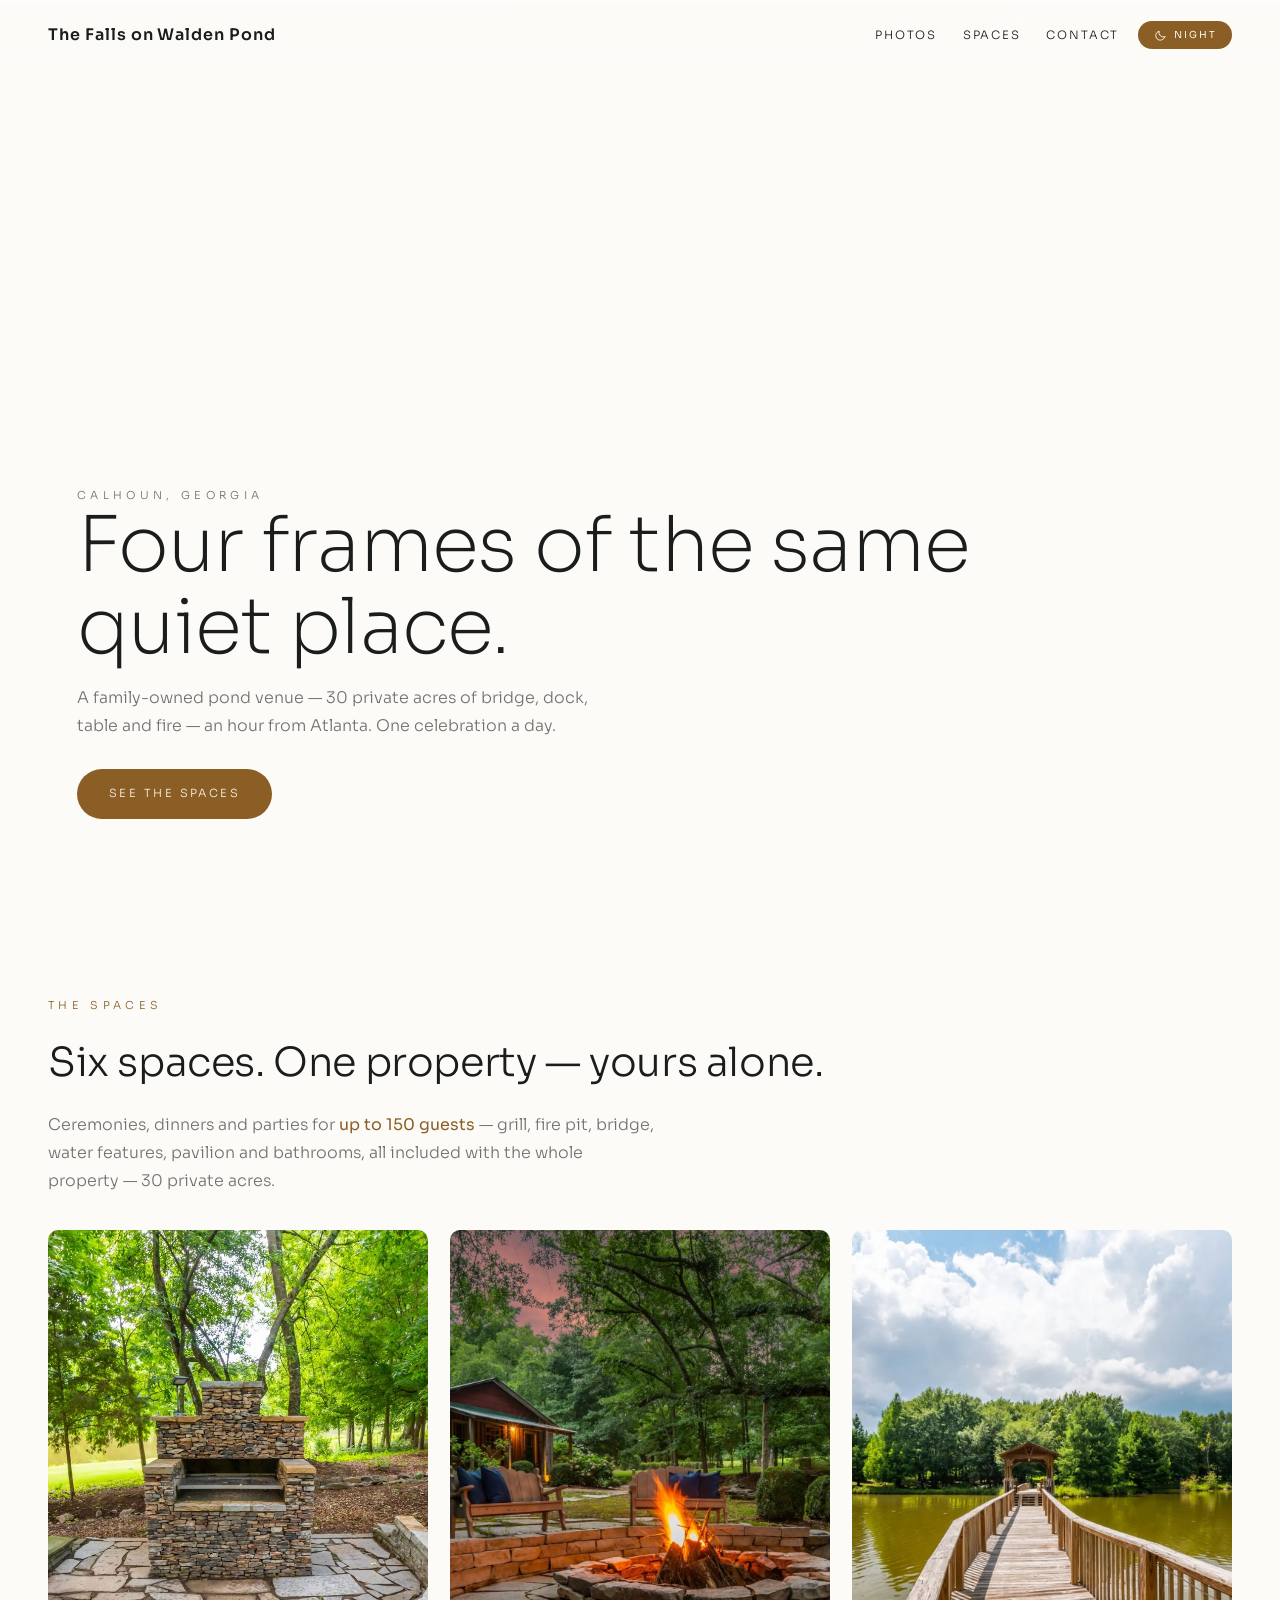
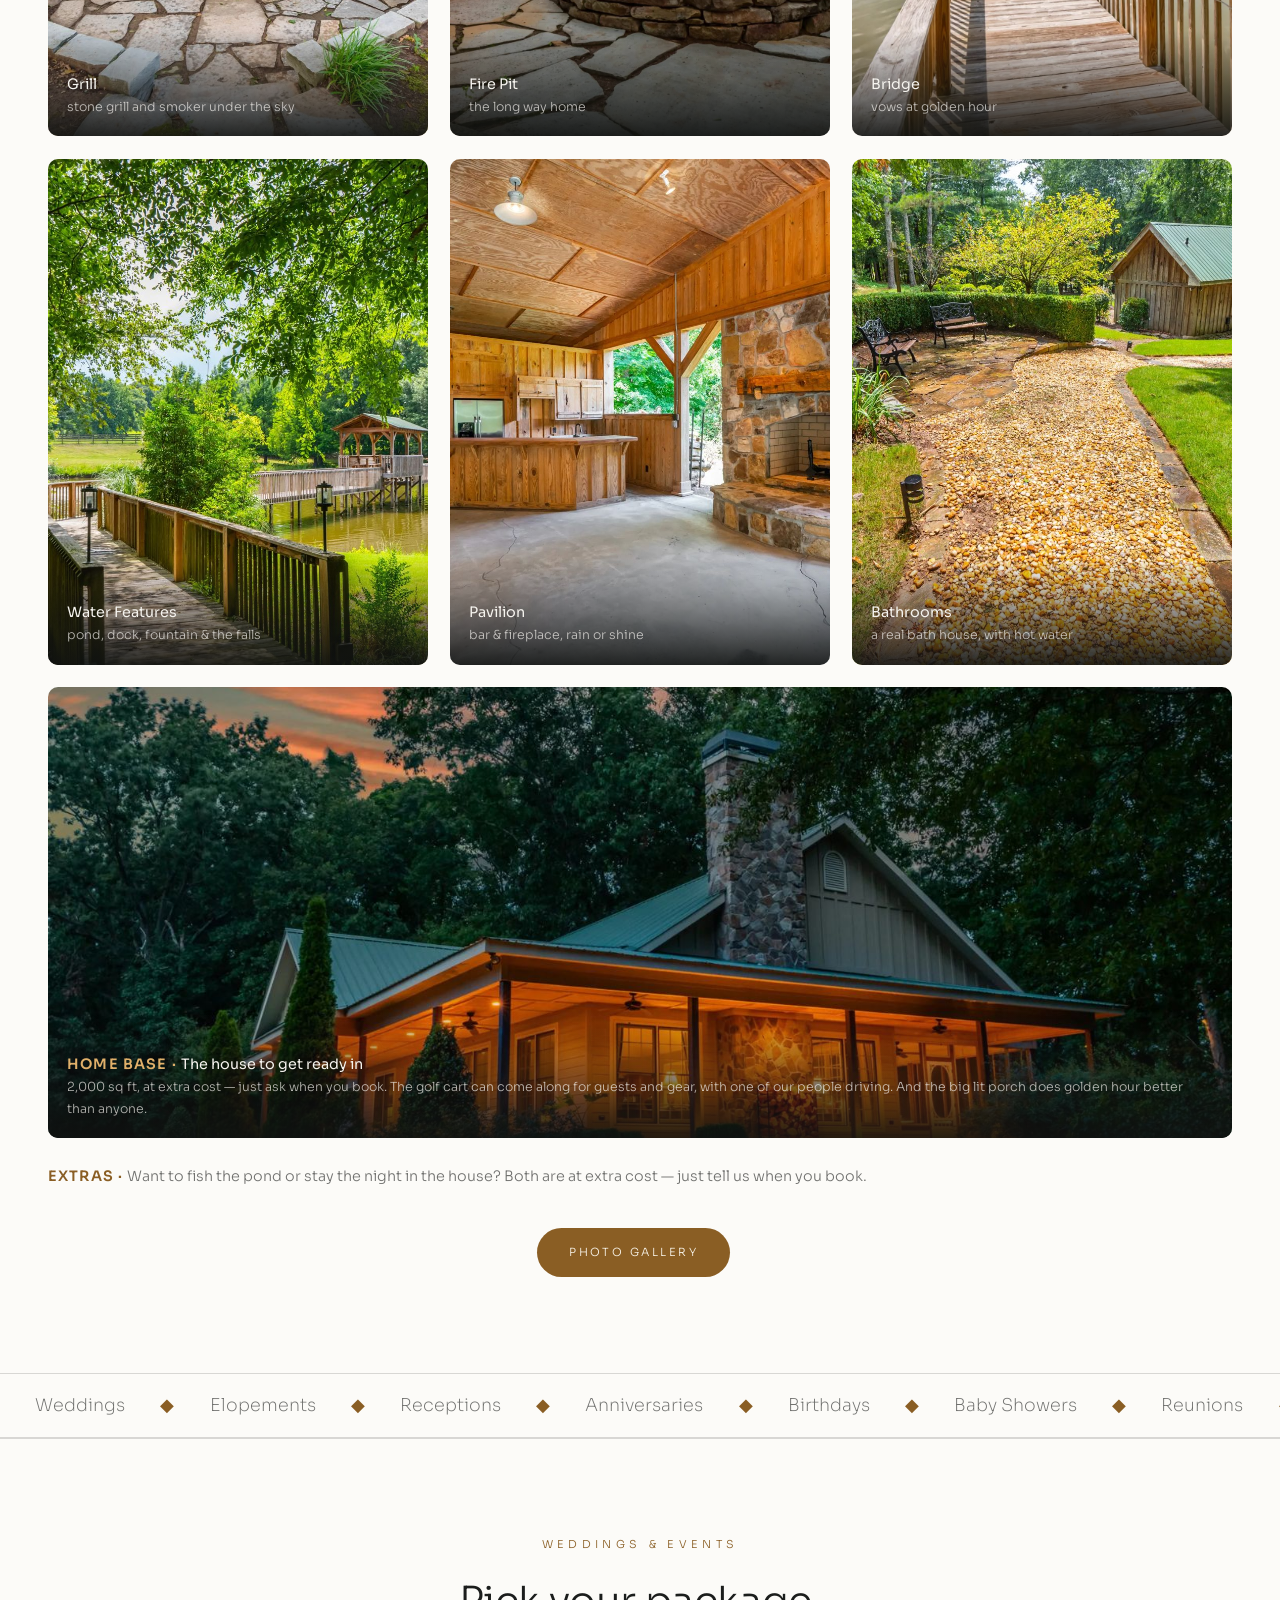
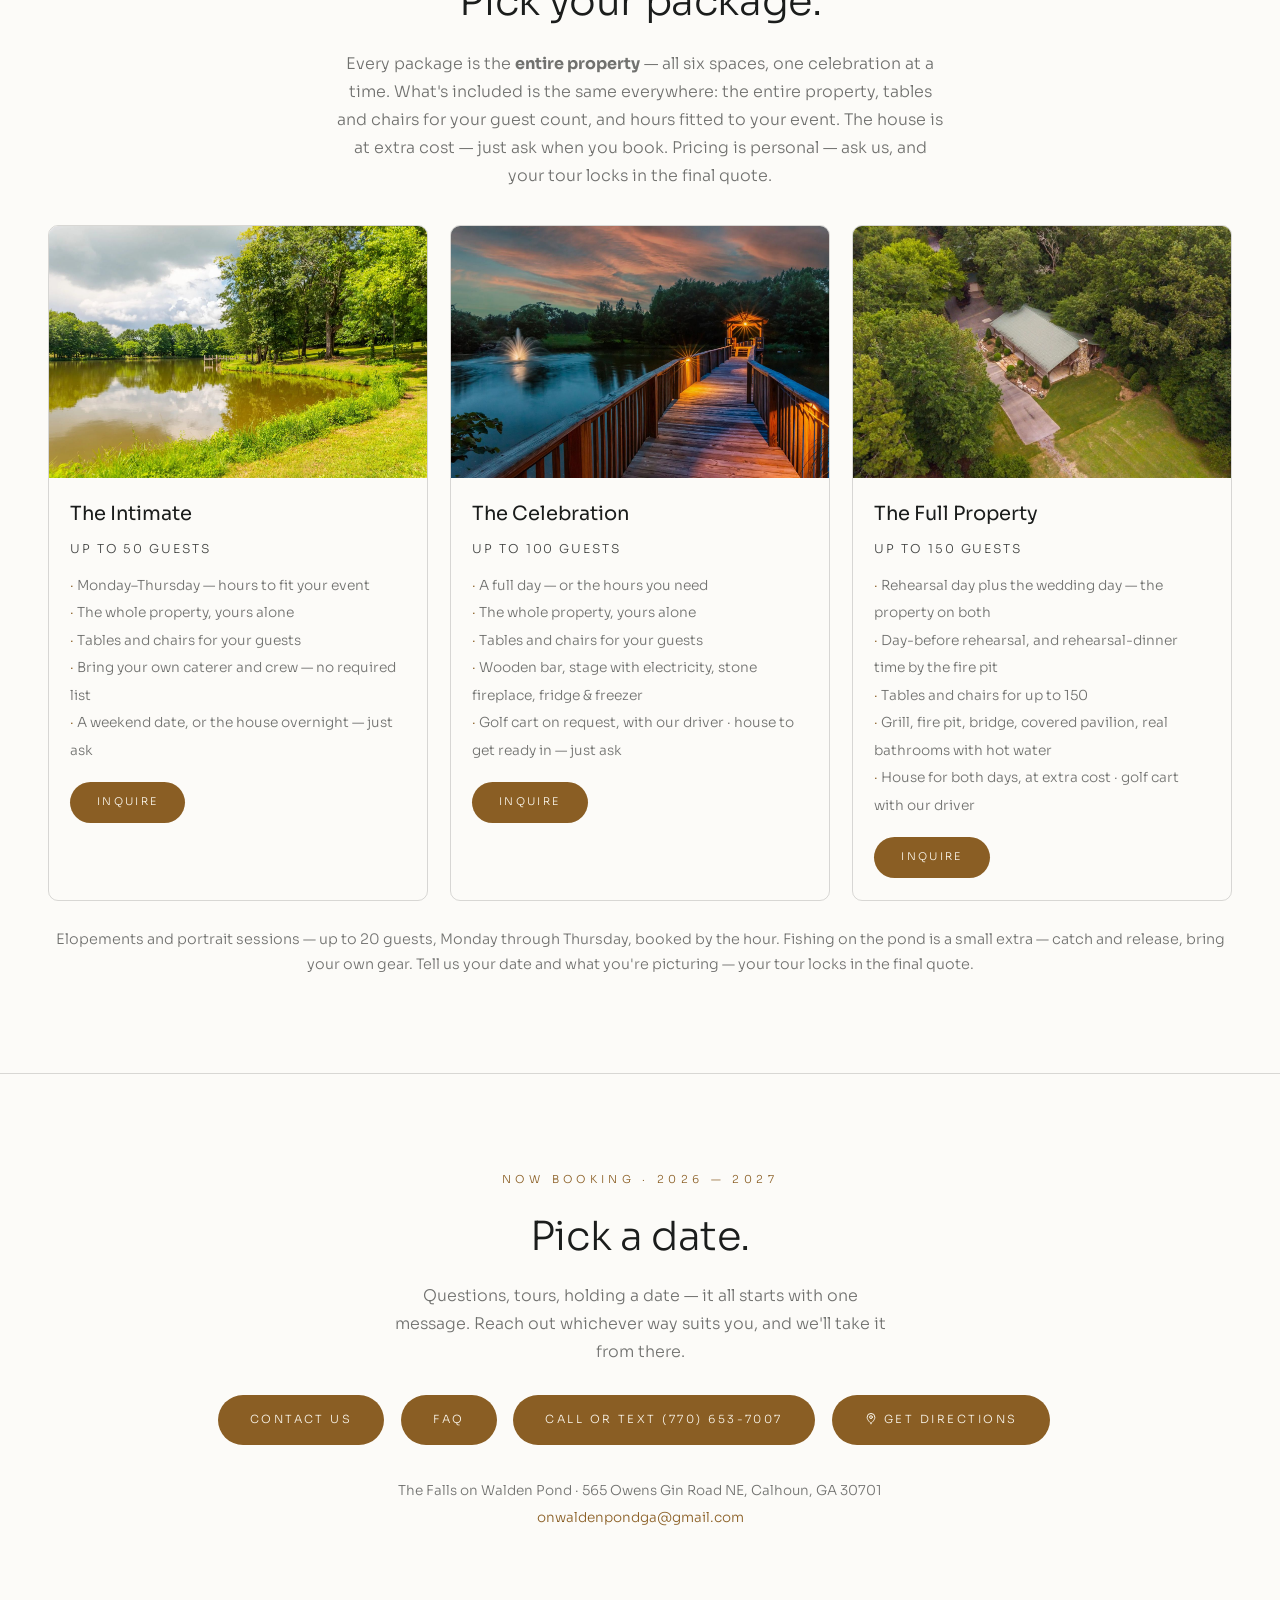
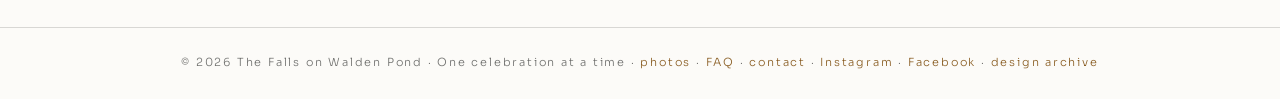
==== index.html @ 8a00fe29 "House framing: 'at extra cost - just ask' site-wide (William: HOME BASE at extra cost so people can " ====
<!DOCTYPE html>
<html lang="en">
<head>
  <meta charset="UTF-8">
  <meta name="viewport" content="width=device-width, initial-scale=1.0">
    <meta name="robots" content="noindex">
  <script>try{document.documentElement.setAttribute('data-theme',localStorage.getItem('owp-theme')==='dark'?'dark':'light')}catch(e){document.documentElement.setAttribute('data-theme','light')}</script>
  <title>The Falls on Walden Pond — Weddings &amp; Celebrations | Calhoun, Georgia</title>
  <meta name="description" content="The Falls on Walden Pond is a family-owned wedding and event venue on 30 private acres in Calhoun, Georgia — pond, lantern bridge, and fire pit grove. Up to 150 guests, one celebration a day, an hour from Atlanta. Check your date or request a tour.">
  <meta property="og:site_name" content="The Falls on Walden Pond">
  <meta property="og:type" content="website">
  <meta property="og:url" content="https://on-walden-pond.github.io/">
  <meta property="og:title" content="The Falls on Walden Pond — Weddings &amp; Celebrations | Calhoun, Georgia">
  <meta property="og:description" content="A family-owned wedding &amp; event venue in Calhoun, Georgia — pond, lantern bridge, fire pit grove. Up to 150 guests, one celebration a day, an hour from Atlanta.">
  <meta property="og:image" content="https://on-walden-pond.github.io/images/hero/hero-bridge-dusk.jpg">
  <meta name="twitter:card" content="summary_large_image">
  <link rel="icon" href="data:image/svg+xml,%3Csvg xmlns='http://www.w3.org/2000/svg' viewBox='0 0 64 64'%3E%3Ccircle cx='32' cy='32' r='30' fill='%232f4034'/%3E%3Cpath d='M14 38c6-4 10 4 16 0s10 4 16 0' stroke='%23f7f4ec' stroke-width='3' fill='none' stroke-linecap='round'/%3E%3Cpath d='M14 46c6-4 10 4 16 0s10 4 16 0' stroke='%23b08d57' stroke-width='3' fill='none' stroke-linecap='round'/%3E%3Cpath d='M32 12c6 6 6 14 0 20-6-6-6-14 0-20z' fill='%23f7f4ec'/%3E%3C/svg%3E">
  <link rel="preconnect" href="https://fonts.googleapis.com">
  <link rel="preconnect" href="https://fonts.gstatic.com" crossorigin>
  <link href="https://fonts.googleapis.com/css2?family=Sora:wght@200;300;400;600&display=swap" rel="stylesheet">
  <style>
    :root { --ink: #f5f3ee; --dim: rgba(245,243,238,0.65); --accent: #e0b06a; --bg: #101211;
      --hair: rgba(245,243,238,0.14); --line: rgba(245,243,238,0.4); --bar-g: rgba(16,18,17,0.68);
      --stage-g1: rgba(16,18,17,0.88); --stage-g2: rgba(16,18,17,0.12); }
    html[data-theme="light"] { --ink: #1b1d1c; --dim: rgba(27,29,28,0.62); --accent: #8a5e24; --bg: #fcfbf8;
      --hair: rgba(27,29,28,0.16); --line: rgba(27,29,28,0.38); --bar-g: rgba(252,251,248,0.86);
      --stage-g1: rgba(252,251,248,0.95); --stage-g2: rgba(252,251,248,0.38); }
    * { margin: 0; padding: 0; box-sizing: border-box; }
    html { scroll-behavior: smooth; }
    body { font-family: Sora, sans-serif; font-weight: 300; background: var(--bg); color: var(--ink); line-height: 1.75; transition: background-color .45s ease, color .45s ease; }
    img { display: block; max-width: 100%; }
    .lbl { font-size: 0.68rem; letter-spacing: 0.4em; text-transform: uppercase; color: var(--accent); }

    .bar { position: fixed; inset: 0 0 auto 0; z-index: 20; display: flex; justify-content: space-between; align-items: center; padding: 1.3rem clamp(1.25rem, 4vw, 3rem); background: linear-gradient(var(--bar-g), transparent); }
    .brand { font-weight: 600; letter-spacing: 0.06em; color: var(--ink); text-decoration: none; }
    nav { display: flex; gap: 1.6rem; }
    nav a { color: var(--ink); text-decoration: none; font-size: 0.72rem; letter-spacing: 0.16em; text-transform: uppercase; }
    nav a:hover { color: var(--accent); }
    .bar-right { display: flex; align-items: center; gap: 1.2rem; }
    .tog { display: inline-flex; align-items: center; gap: 0.45rem; padding: 0.42rem 0.9rem; border: 1px solid transparent; border-radius: 999px; background: var(--accent); color: #14130f; font-family: inherit; font-size: 0.6rem; letter-spacing: 0.2em; text-transform: uppercase; cursor: pointer; transition: color 0.3s, background-color 0.3s; }
    .tog:hover { background: #f0c17c; }
    .tog svg { width: 13px; height: 13px; }
    .btn svg { width: 14px; height: 14px; vertical-align: -2.5px; margin-right: 0.4rem; }
    html[data-theme="light"] .tog, html[data-theme="light"] .btn-solid, html[data-theme="light"] .btn-line { color: #faf6ec; }
    html[data-theme="light"] .tog:hover, html[data-theme="light"] .btn-solid:hover, html[data-theme="light"] .btn-line:hover { background: #6f4a1a; color: #faf6ec; }

    .stage { position: relative; height: 100vh; min-height: 560px; overflow: hidden; }
    .slide { position: absolute; inset: 0; opacity: 0; animation: mix 24s infinite; }
    .slide img { width: 100%; height: 100%; object-fit: cover; }
    .slide:nth-child(1) { animation-delay: 0s; }
    .slide:nth-child(2) { animation-delay: 6s; }
    .slide:nth-child(3) { animation-delay: 12s; }
    .slide:nth-child(4) { animation-delay: 18s; }
    @keyframes mix { 0% { opacity: 0; } 4% { opacity: 1; } 25% { opacity: 1; } 32% { opacity: 0; } 100% { opacity: 0; } }
    .stage::after { content: ""; position: absolute; inset: 0; background: linear-gradient(to top, var(--stage-g1), var(--stage-g2) 55%); }
    .stage-txt { position: absolute; left: clamp(1.5rem, 6vw, 5rem); bottom: clamp(3rem, 9vh, 6rem); right: 1.5rem; z-index: 5; }
    h1 { font-weight: 200; font-size: clamp(2.4rem, 6.5vw, 4.8rem); line-height: 1.06; letter-spacing: -0.01em; max-width: 16ch; }
    .stage-txt p { margin-top: 1rem; color: var(--dim); max-width: 34rem; }
    .btn { display: inline-block; margin-top: 1.8rem; margin-right: 0.8rem; padding: 0.95rem 2rem; font-size: 0.7rem; letter-spacing: 0.22em; text-transform: uppercase; text-decoration: none; border-radius: 999px; }
    .btn-solid { background: var(--accent); color: #14130f; }
    .btn-solid:hover { background: #f0c17c; }
    .btn-line { background: var(--accent); color: #14130f; }
    .btn-line:hover { background: #f0c17c; }

    section { padding: clamp(3.5rem, 9vw, 6rem) clamp(1.25rem, 5vw, 3rem); max-width: 80rem; margin: 0 auto; }
    h2 { font-weight: 300; font-size: clamp(1.6rem, 4vw, 2.5rem); margin: 0.8rem 0 2rem; letter-spacing: -0.01em; }
    .rowline { border-top: 1px solid var(--hair); }

    .cards { display: grid; grid-template-columns: repeat(3, 1fr); gap: 1.4rem; }
    .cards figure { position: relative; overflow: hidden; border-radius: 10px; }
    .cards img { aspect-ratio: 3/4; object-fit: cover; transition: transform 0.5s; }
    .cards figure:hover img { transform: scale(1.05); }
    .cards figcaption { position: absolute; inset: auto 0 0 0; padding: 2.6rem 1.2rem 1.1rem; background: linear-gradient(transparent, rgba(16,18,17,0.9)); font-size: 0.9rem; font-weight: 400; color: #f5f3ee; }
    .cards figcaption small { display: block; color: rgba(245,243,238,0.72); font-weight: 300; font-size: 0.78rem; }
    .cards .wide { grid-column: 1 / -1; }
    .cards .wide img { aspect-ratio: 21/8; }
    @media (max-width: 820px) { .cards .wide img { aspect-ratio: 16/9; } }
    .tiers { display: grid; grid-template-columns: repeat(3, 1fr); gap: 1.4rem; text-align: left; }
    .tiers .card { border: 1px solid var(--hair); border-radius: 10px; overflow: hidden; background: transparent; }
    .tiers figure { overflow: hidden; }
    .tiers img { width: 100%; aspect-ratio: 3/2; object-fit: cover; transition: transform 0.5s; }
    .tiers .card:hover img { transform: scale(1.05); }
    .tiers .body { padding: 1.2rem 1.3rem 1.4rem; }
    .tiers h3 { font-weight: 400; font-size: 1.22rem; margin: 0 0 0.5rem; }
    .tiers .price { color: var(--accent); font-size: 1.12rem; margin: 0 0 0.7rem; }
    .tiers .price small { display: block; color: var(--ink); opacity: 0.82; font-size: 0.76rem; letter-spacing: 0.16em; text-transform: uppercase; margin-bottom: 0.2rem; }
    .tiers ul { list-style: none; color: var(--dim); font-size: 0.86rem; line-height: 2; }
    .tiers ul li::before { content: "· "; color: var(--accent); }
    .tiers .inq { display: inline-block; margin-top: 1.1rem; padding: 0.7rem 1.7rem; font-size: 0.66rem; letter-spacing: 0.22em; text-transform: uppercase; text-decoration: none; border-radius: 999px; background: var(--accent); color: #14130f; }
    .tiers .inq:hover { background: #f0c17c; }
    html[data-theme="light"] .tiers .inq { color: #faf6ec; }
    html[data-theme="light"] .tiers .inq:hover { background: #6f4a1a; color: #faf6ec; }


    .more { text-align: center; margin-top: 2.4rem; }
    .more .btn { margin-top: 0; }

    .marq { overflow: hidden; white-space: nowrap; border-block: 1px solid var(--hair); padding: 1rem 0; font-weight: 200; font-size: 1.1rem; color: var(--dim); }
    .marq div { display: inline-block; animation: slide 28s linear infinite; }
    .marq span { margin: 0 2.2rem; }
    .marq b { color: var(--accent); font-weight: 400; }
    @keyframes slide { from { transform: translateX(0); } to { transform: translateX(-50%); } }

    .book { text-align: center; }
    address { margin-top: 2rem; color: var(--dim); font-style: normal; font-size: 0.85rem; line-height: 2; }
    address a { color: var(--accent); text-decoration: none; }
    footer { text-align: center; padding: 1.6rem; font-size: 0.7rem; letter-spacing: 0.16em; color: var(--dim); border-top: 1px solid var(--hair); }
    footer a { color: var(--accent); text-decoration: none; }
    @media (max-width: 820px) { .cards, .tiers { grid-template-columns: 1fr 1fr; } nav a:not(:last-child) { display: none; } }
    @media (max-width: 560px) { .tiers { grid-template-columns: 1fr; } }
  </style>
</head>
<body>
  <div class="bar">
    <a class="brand" href="#top">The Falls on Walden Pond</a>
    <div class="bar-right">
      <nav>
        <a href="photos.html">Photos</a>
        <a href="#spaces">Spaces</a>
        <a href="contact.html">Contact</a>
      </nav>
      <button class="tog" id="tog" type="button" aria-label="Switch between light and dark theme"></button>
    </div>
  </div>

  <div class="stage" id="top">
    <div class="slide"><img src="images/hero/hero-bridge-dusk.jpg" alt="The lantern bridge at dusk"></div>
    <div class="slide"><img src="photos-new/walden-pond-new/2.jpg" alt="The boardwalk to the gazebo, midsummer"></div>
    <div class="slide"><img src="photos-new/falls-twilight/21.jpg" alt="The fountain against a sunset sky"></div>
    <div class="slide"><img src="images/venue/firepit-grove.jpg" alt="The fire pit grove at dusk"></div>
    <div class="stage-txt">
      <p class="lbl">Calhoun, Georgia</p>
      <h1>Four frames of the same quiet place.</h1>
      <p>A family-owned pond venue — 30 private acres of bridge, dock, table and fire — an hour from Atlanta. One celebration a day.</p>
      <a class="btn btn-line" href="#spaces">See the Spaces</a>
    </div>
  </div>

  <section id="spaces">
    <p class="lbl">The Spaces</p>
    <h2>Six spaces. One property — yours alone.</h2>
    <p style="color:var(--dim);max-width:38rem;margin:-1.2rem 0 2.2rem">Ceremonies, dinners and parties for <b style="font-weight:400;color:var(--accent)">up to 150 guests</b> — grill, fire pit, bridge, water features, pavilion and bathrooms, all included with the whole property — 30 private acres.</p>
    <div class="cards">
      <figure><img src="photos-new/outdoor-features/17.jpg" alt="The outdoor stone grill and smoker on a stone patio" loading="lazy"><figcaption>Grill<small>stone grill and smoker under the sky</small></figcaption></figure>
      <figure><img src="images/venue/firepit-grove.jpg" alt="The fire pit grove at dusk" loading="lazy"><figcaption>Fire Pit<small>the long way home</small></figcaption></figure>
      <figure><img src="images/venue/ceremony-bridge-day.jpg" alt="The ceremony bridge" loading="lazy"><figcaption>Bridge<small>vows at golden hour</small></figcaption></figure>
      <figure><img src="photos-new/walden-pond-new/2.jpg" alt="The boardwalk to the gazebo crossing the pond" loading="lazy"><figcaption>Water Features<small>pond, dock, fountain &amp; the falls</small></figcaption></figure>
      <figure><img src="photos-new/covered-pavilion/5.jpg" alt="Inside the covered pavilion: wooden bar and stone fireplace" loading="lazy"><figcaption>Pavilion<small>bar &amp; fireplace, rain or shine</small></figcaption></figure>
      <figure><img src="photos-new/bath-house/7.jpg" alt="Garden path with benches leading to the green-roofed bath house" loading="lazy"><figcaption>Bathrooms<small>a real bath house, with hot water</small></figcaption></figure>
      <figure class="wide"><img src="photos-new/falls-twilight/16.jpg" alt="The house glowing at golden hour under an orange twilight sky, porch lamps on" loading="lazy"><figcaption><b style="color:#e0b06a;font-weight:600;letter-spacing:0.08em">HOME&nbsp;BASE&nbsp;·&nbsp;</b>The house to get ready in<small>2,000 sq ft, at extra cost — just ask when you book. The golf cart can come along for guests and gear, with one of our people driving. And the big lit porch does golden hour better than anyone.</small></figcaption></figure>
    </div>
    <p style="color:var(--dim);margin:1.6rem 0 0;font-size:0.9rem"><b style="color:var(--accent);font-weight:600;letter-spacing:0.08em">EXTRAS&nbsp;·&nbsp;</b>Want to fish the pond or stay the night in the house? Both are at extra cost — just tell us when you book.</p>
    <div class="more"><a class="btn btn-solid" href="photos.html">Photo Gallery</a></div>
  </section>

  <div class="marq"><div>
    <span>Weddings</span><b>◆</b><span>Elopements</span><b>◆</b><span>Receptions</span><b>◆</b><span>Anniversaries</span><b>◆</b><span>Birthdays</span><b>◆</b><span>Baby Showers</span><b>◆</b><span>Reunions</span><b>◆</b>
    <span>Weddings</span><b>◆</b><span>Elopements</span><b>◆</b><span>Receptions</span><b>◆</b><span>Anniversaries</span><b>◆</b><span>Birthdays</span><b>◆</b><span>Baby Showers</span><b>◆</b><span>Reunions</span><b>◆</b>
  </div></div>

  <section class="book rowline" id="pricing">
    <p class="lbl">Weddings &amp; Events</p>
    <h2>Pick your package.</h2>
    <p style="color:var(--dim);max-width:38rem;margin:-1.2rem auto 2.2rem">Every package is the <b>entire property</b> — all six spaces, one celebration at a time. What's included is the same everywhere: the entire property, tables and chairs for your guest count, and hours fitted to your event. The house is at extra cost — just ask when you book. Pricing is personal — ask us, and your tour locks in the final quote.</p>
    <div class="tiers">
      <div class="card">
        <figure><img src="photos-new/walden-pond-new/17.jpg" alt="Quiet morning on the pond's grassy shoreline" loading="lazy"></figure>
        <div class="body">
          <h3>The Intimate</h3>
          <p class="price"><small>Up to 50 guests</small></p>
          <ul>
            <li>Monday–Thursday — hours to fit your event</li>
            <li>The whole property, yours alone</li>
            <li>Tables and chairs for your guests</li>
            <li>Bring your own caterer and crew — no required list</li>
            <li>A weekend date, or the house overnight — just ask</li>
          </ul>
          <a class="inq" href="contact.html">Inquire</a>
        </div>
      </div>
      <div class="card">
        <figure><img src="photos-new/falls-twilight/20.jpg" alt="The lit footbridge to the gazebo over the pond at sunset" loading="lazy"></figure>
        <div class="body">
          <h3>The Celebration</h3>
          <p class="price"><small>Up to 100 guests</small></p>
          <ul>
            <li>A full day — or the hours you need</li>
            <li>The whole property, yours alone</li>
            <li>Tables and chairs for your guests</li>
            <li>Wooden bar, stage with electricity, stone fireplace, fridge &amp; freezer</li>
            <li>Golf cart on request, with our driver · house to get ready in — just ask</li>
          </ul>
          <a class="inq" href="contact.html">Inquire</a>
        </div>
      </div>
      <div class="card">
        <figure><img src="photos-new/covered-pavilion/1.jpg" alt="Aerial view of the green-roofed pavilion among the trees" loading="lazy"></figure>
        <div class="body">
          <h3>The Full Property</h3>
          <p class="price"><small>Up to 150 guests</small></p>
          <ul>
            <li>Rehearsal day plus the wedding day — the property on both</li>
            <li>Day-before rehearsal, and rehearsal-dinner time by the fire pit</li>
            <li>Tables and chairs for up to 150</li>
            <li>Grill, fire pit, bridge, covered pavilion, real bathrooms with hot water</li>
            <li>House for both days, at extra cost · golf cart with our driver</li>
          </ul>
          <a class="inq" href="contact.html">Inquire</a>
        </div>
      </div>
    </div>
    <p style="color:var(--dim);margin:1.6rem 0 0;font-size:0.9rem">Elopements and portrait sessions — up to 20 guests, Monday through Thursday, booked by the hour. Fishing on the pond is a small extra — catch and release, bring your own gear. Tell us your date and what you're picturing — your tour locks in the final quote.</p>
  </section>

  <section class="book rowline" id="book">
    <p class="lbl">Now Booking · 2026 — 2027</p>
    <h2 style="margin-bottom:0.6rem">Pick a date.</h2>
    <p style="color:var(--dim);max-width:32rem;margin:0 auto">Questions, tours, holding a date — it all starts with one message. Reach out whichever way suits you, and we'll take it from there.</p>
    <div>
      <a class="btn btn-solid" href="contact.html">Contact Us</a>
      <a class="btn btn-line" href="faq.html">FAQ</a>
      <a class="btn btn-line" href="tel:+17706537007">Call or text (770) 653-7007</a>
      <a class="btn btn-line" href="https://www.google.com/maps/search/?api=1&query=565+Owens+Gin+Road+NE,+Calhoun,+GA+30701" target="_blank" rel="noopener"><svg viewBox="0 0 24 24" fill="none" stroke="currentColor" stroke-width="1.7" stroke-linecap="round" stroke-linejoin="round"><path d="M12 21.2s-6.6-5.2-6.6-10.4A6.6 6.6 0 0 1 12 4.2a6.6 6.6 0 0 1 6.6 6.6c0 5.2-6.6 10.4-6.6 10.4z"/><circle cx="12" cy="10.5" r="2.4"/></svg>Get Directions</a>
    </div>
    <address>The Falls on Walden Pond · 565 Owens Gin Road NE, Calhoun, GA 30701<br><a href="mailto:onwaldenpondga@gmail.com">onwaldenpondga@gmail.com</a></address>
  </section>

  <footer>© 2026 The Falls on Walden Pond · One celebration at a time · <a href="photos.html">photos</a> · <a href="faq.html">FAQ</a> · <a href="contact.html">contact</a> · <a href="https://instagram.com/the_falls_on_walden_pond" target="_blank" rel="noopener">Instagram</a> · <a href="https://www.facebook.com/people/The-Falls-on-Walden-Pond/61592246888182/" target="_blank" rel="noopener">Facebook</a> · <a href="templates/">design archive</a></footer>
  <script>
    (function () {
      var sun = '<svg viewBox="0 0 24 24" fill="none" stroke="currentColor" stroke-width="1.8" stroke-linecap="round"><circle cx="12" cy="12" r="4.4"/><path d="M12 2.5v2.4M12 19.1v2.4M2.5 12h2.4M19.1 12h2.4M5.3 5.3l1.7 1.7M17 17l1.7 1.7M18.7 5.3L17 7M7 17l-1.7 1.7"/></svg>';
      var moon = '<svg viewBox="0 0 24 24" fill="none" stroke="currentColor" stroke-width="1.8" stroke-linecap="round" stroke-linejoin="round"><path d="M20 14.5A8.5 8.5 0 0 1 9.5 4 8.5 8.5 0 1 0 20 14.5z"/></svg>';
      var btn = document.getElementById('tog');
      function paint() {
        var light = document.documentElement.getAttribute('data-theme') === 'light';
        btn.innerHTML = (light ? moon : sun) + (light ? 'Night' : 'Day');
      }
      paint();
      btn.addEventListener('click', function () {
        var light = document.documentElement.getAttribute('data-theme') === 'light';
        document.documentElement.setAttribute('data-theme', light ? 'dark' : 'light');
        try { localStorage.setItem('owp-theme', light ? 'dark' : 'light'); } catch (e) {}
        paint();
      });
    })();
  </script>
</body>
</html>
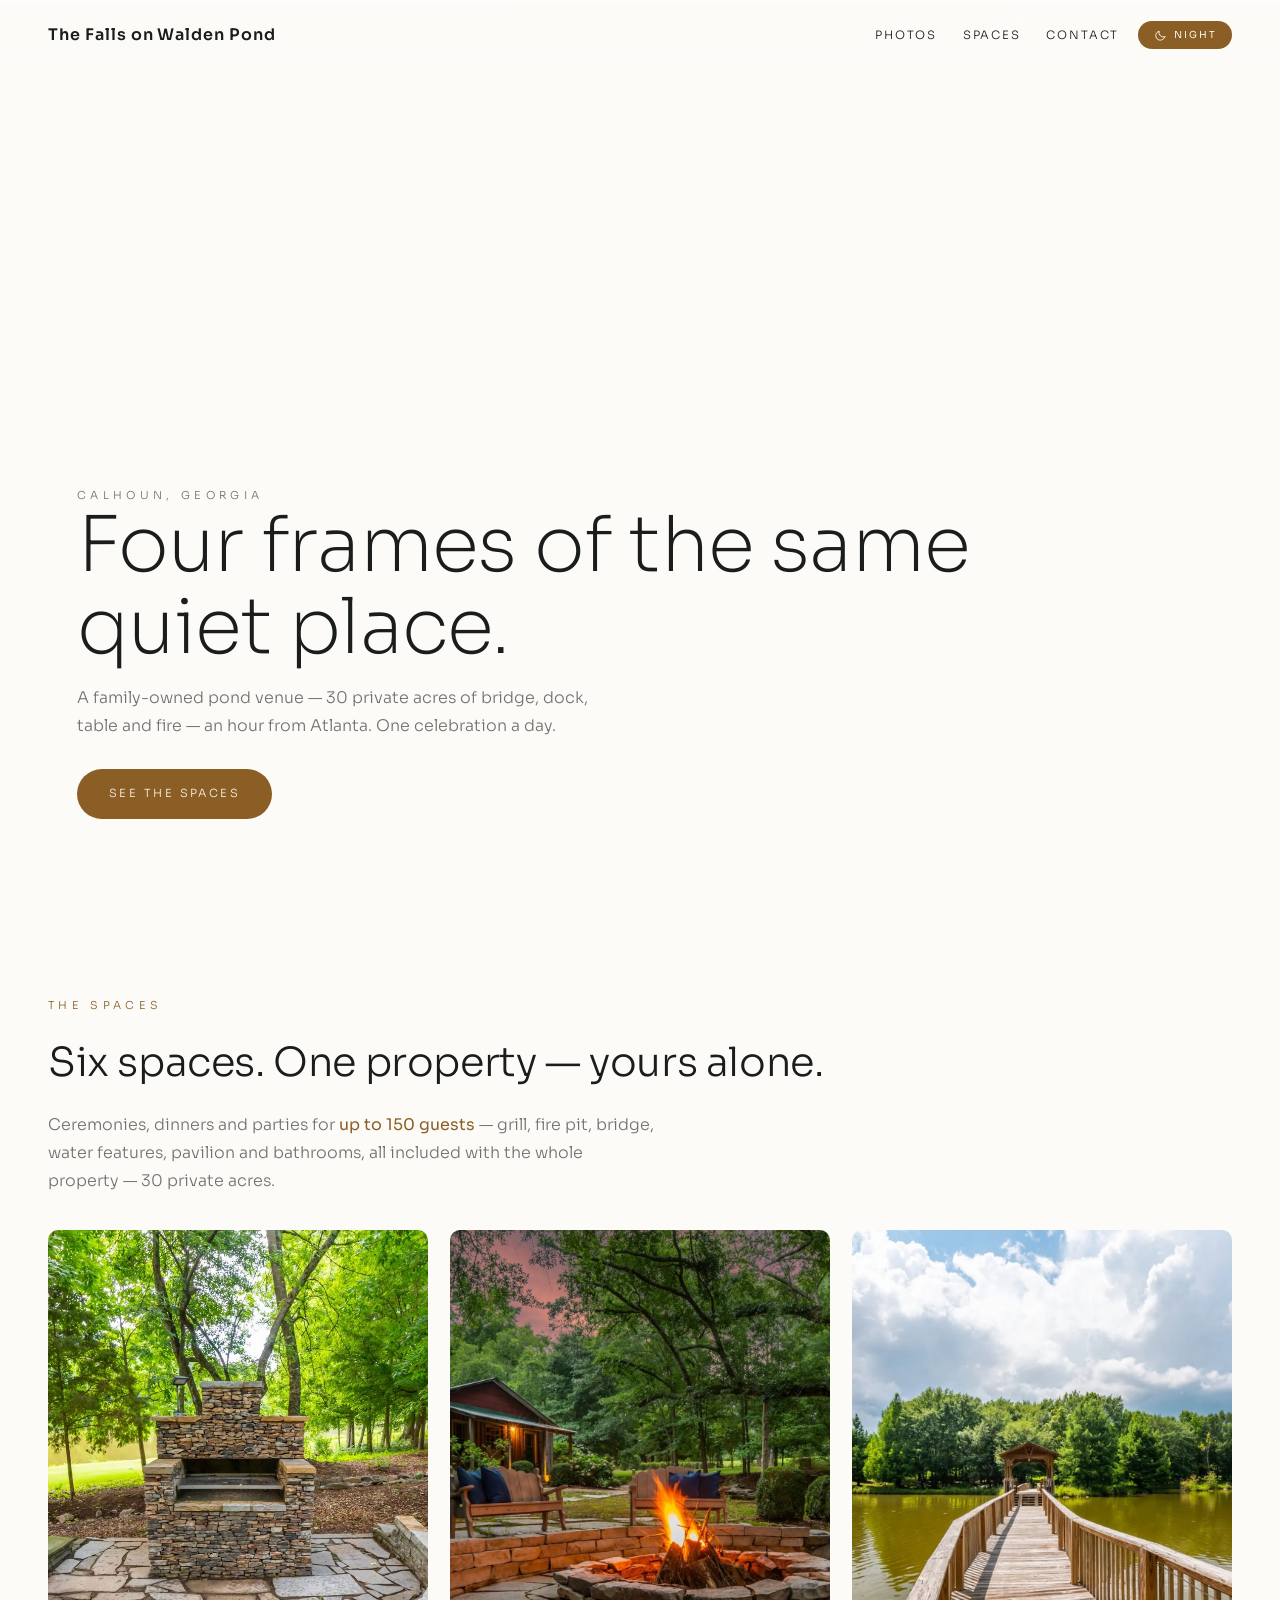
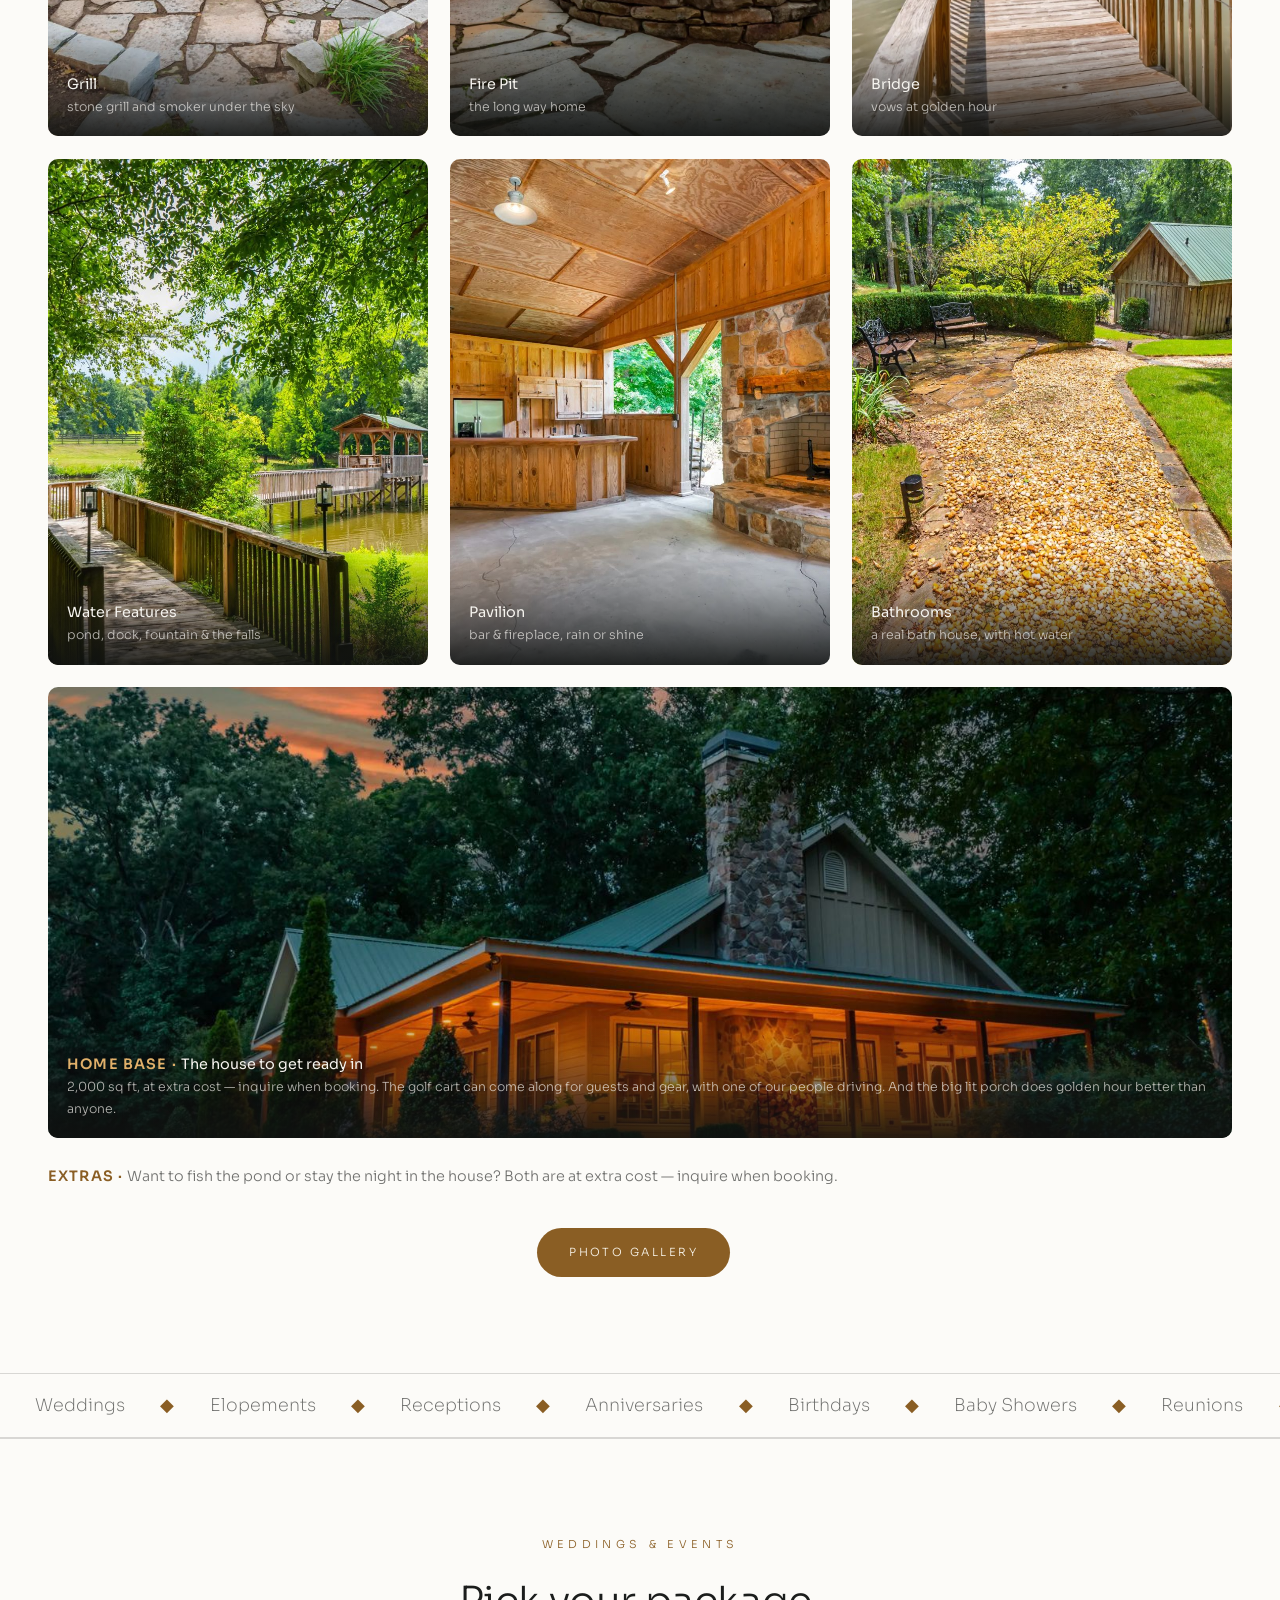
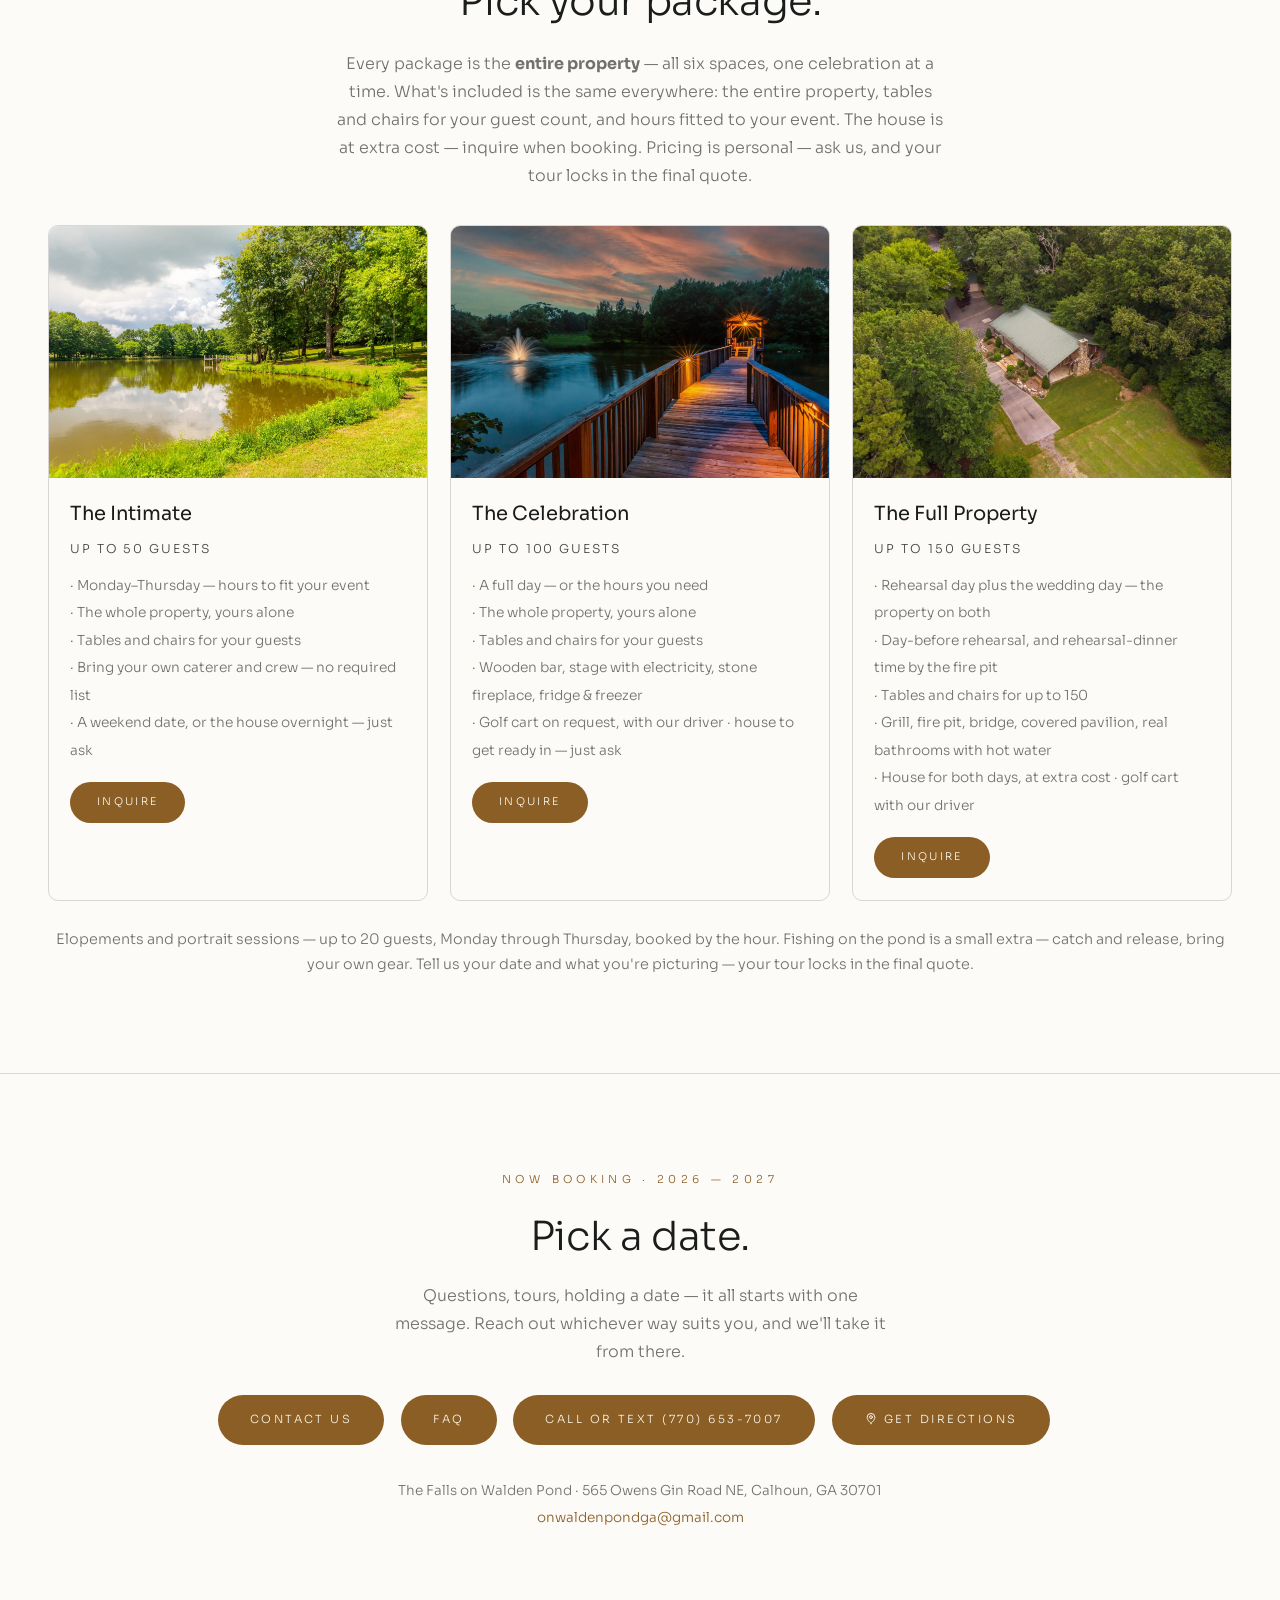
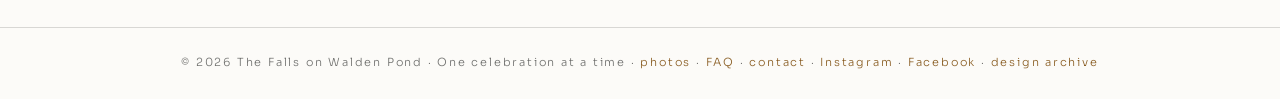
==== commit c382e4eb: "CTA wording: 'just ask when you book' -> 'inquire when booking' (5 spots per William) Co-Authored-By" ====
--- a/index.html
+++ b/index.html
@@ -147,9 +147,9 @@
       <figure><img src="photos-new/walden-pond-new/2.jpg" alt="The boardwalk to the gazebo crossing the pond" loading="lazy"><figcaption>Water Features<small>pond, dock, fountain &amp; the falls</small></figcaption></figure>
       <figure><img src="photos-new/covered-pavilion/5.jpg" alt="Inside the covered pavilion: wooden bar and stone fireplace" loading="lazy"><figcaption>Pavilion<small>bar &amp; fireplace, rain or shine</small></figcaption></figure>
       <figure><img src="photos-new/bath-house/7.jpg" alt="Garden path with benches leading to the green-roofed bath house" loading="lazy"><figcaption>Bathrooms<small>a real bath house, with hot water</small></figcaption></figure>
-      <figure class="wide"><img src="photos-new/falls-twilight/16.jpg" alt="The house glowing at golden hour under an orange twilight sky, porch lamps on" loading="lazy"><figcaption><b style="color:#e0b06a;font-weight:600;letter-spacing:0.08em">HOME&nbsp;BASE&nbsp;·&nbsp;</b>The house to get ready in<small>2,000 sq ft, at extra cost — just ask when you book. The golf cart can come along for guests and gear, with one of our people driving. And the big lit porch does golden hour better than anyone.</small></figcaption></figure>
-    </div>
-    <p style="color:var(--dim);margin:1.6rem 0 0;font-size:0.9rem"><b style="color:var(--accent);font-weight:600;letter-spacing:0.08em">EXTRAS&nbsp;·&nbsp;</b>Want to fish the pond or stay the night in the house? Both are at extra cost — just tell us when you book.</p>
+      <figure class="wide"><img src="photos-new/falls-twilight/16.jpg" alt="The house glowing at golden hour under an orange twilight sky, porch lamps on" loading="lazy"><figcaption><b style="color:#e0b06a;font-weight:600;letter-spacing:0.08em">HOME&nbsp;BASE&nbsp;·&nbsp;</b>The house to get ready in<small>2,000 sq ft, at extra cost — inquire when booking. The golf cart can come along for guests and gear, with one of our people driving. And the big lit porch does golden hour better than anyone.</small></figcaption></figure>
+    </div>
+    <p style="color:var(--dim);margin:1.6rem 0 0;font-size:0.9rem"><b style="color:var(--accent);font-weight:600;letter-spacing:0.08em">EXTRAS&nbsp;·&nbsp;</b>Want to fish the pond or stay the night in the house? Both are at extra cost — inquire when booking.</p>
     <div class="more"><a class="btn btn-solid" href="photos.html">Photo Gallery</a></div>
   </section>
 
@@ -161,7 +161,7 @@
   <section class="book rowline" id="pricing">
     <p class="lbl">Weddings &amp; Events</p>
     <h2>Pick your package.</h2>
-    <p style="color:var(--dim);max-width:38rem;margin:-1.2rem auto 2.2rem">Every package is the <b>entire property</b> — all six spaces, one celebration at a time. What's included is the same everywhere: the entire property, tables and chairs for your guest count, and hours fitted to your event. The house is at extra cost — just ask when you book. Pricing is personal — ask us, and your tour locks in the final quote.</p>
+    <p style="color:var(--dim);max-width:38rem;margin:-1.2rem auto 2.2rem">Every package is the <b>entire property</b> — all six spaces, one celebration at a time. What's included is the same everywhere: the entire property, tables and chairs for your guest count, and hours fitted to your event. The house is at extra cost — inquire when booking. Pricing is personal — ask us, and your tour locks in the final quote.</p>
     <div class="tiers">
       <div class="card">
         <figure><img src="photos-new/walden-pond-new/17.jpg" alt="Quiet morning on the pond's grassy shoreline" loading="lazy"></figure>
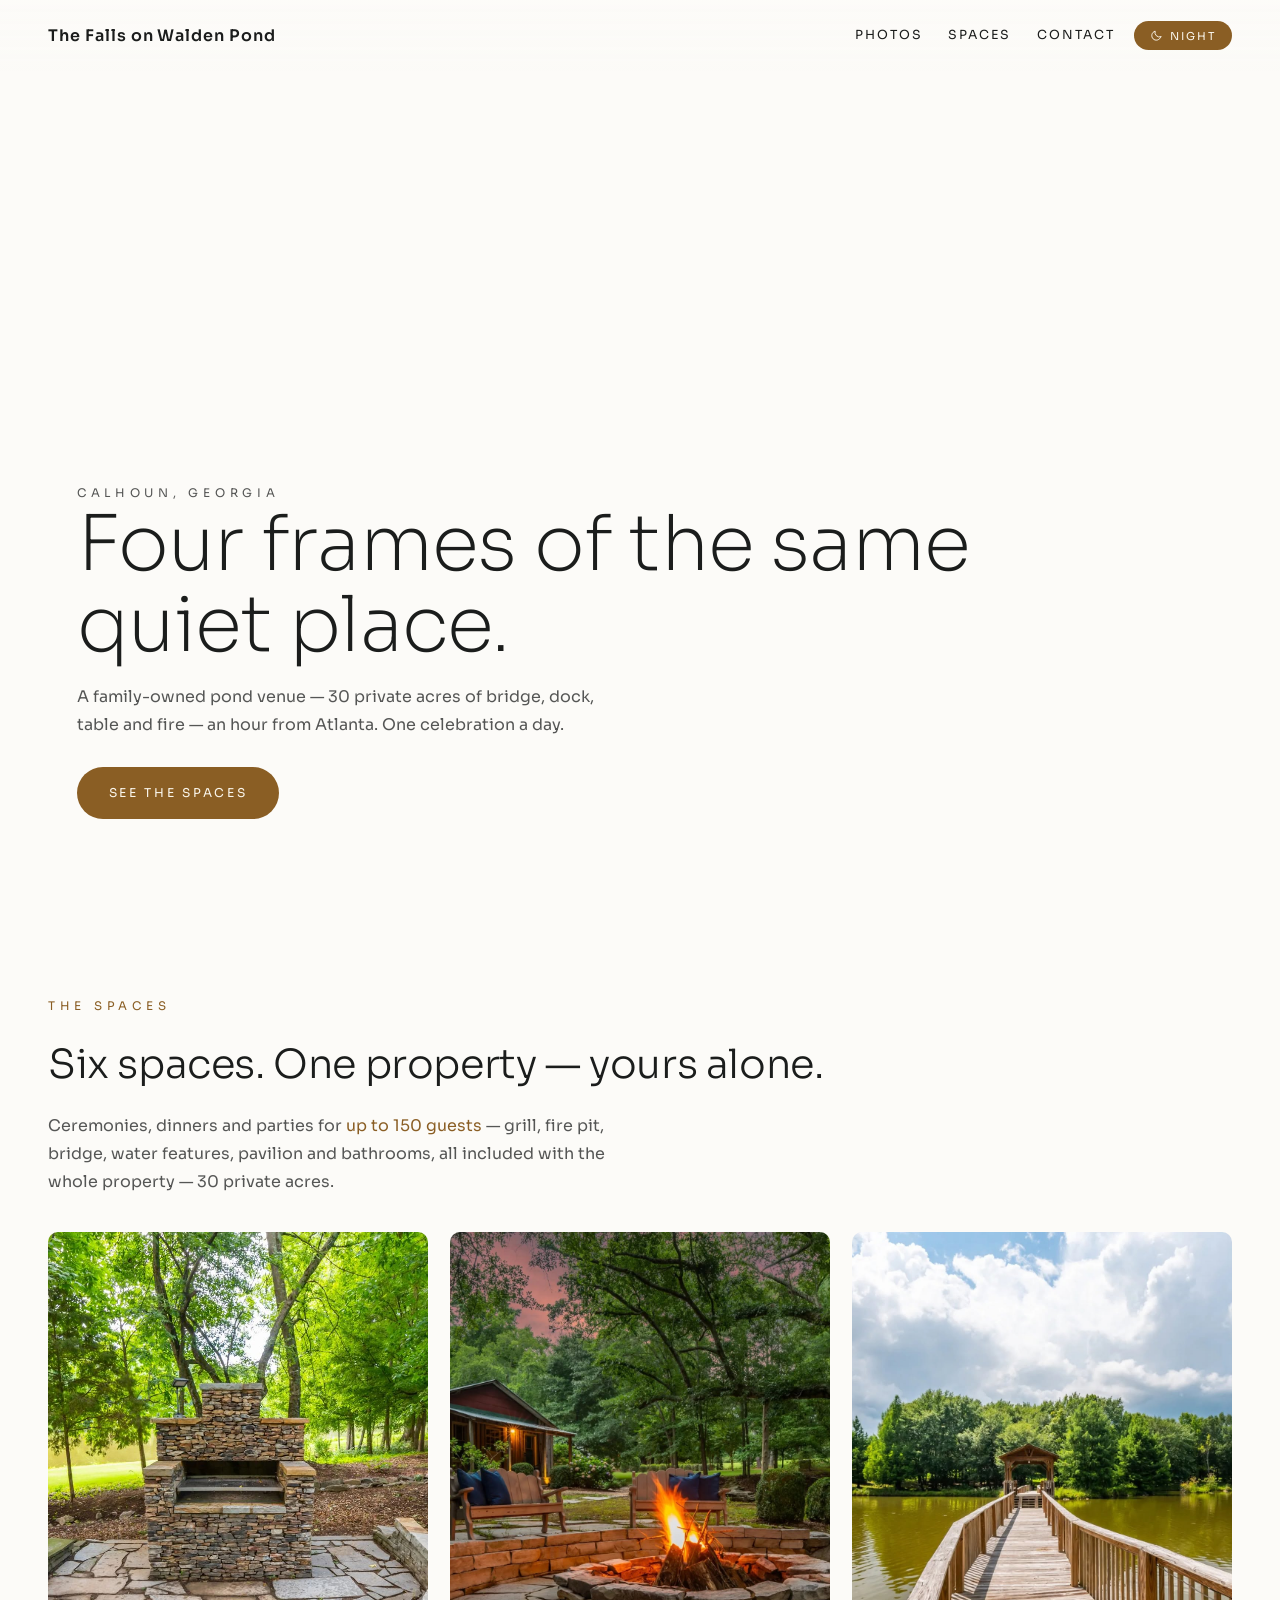
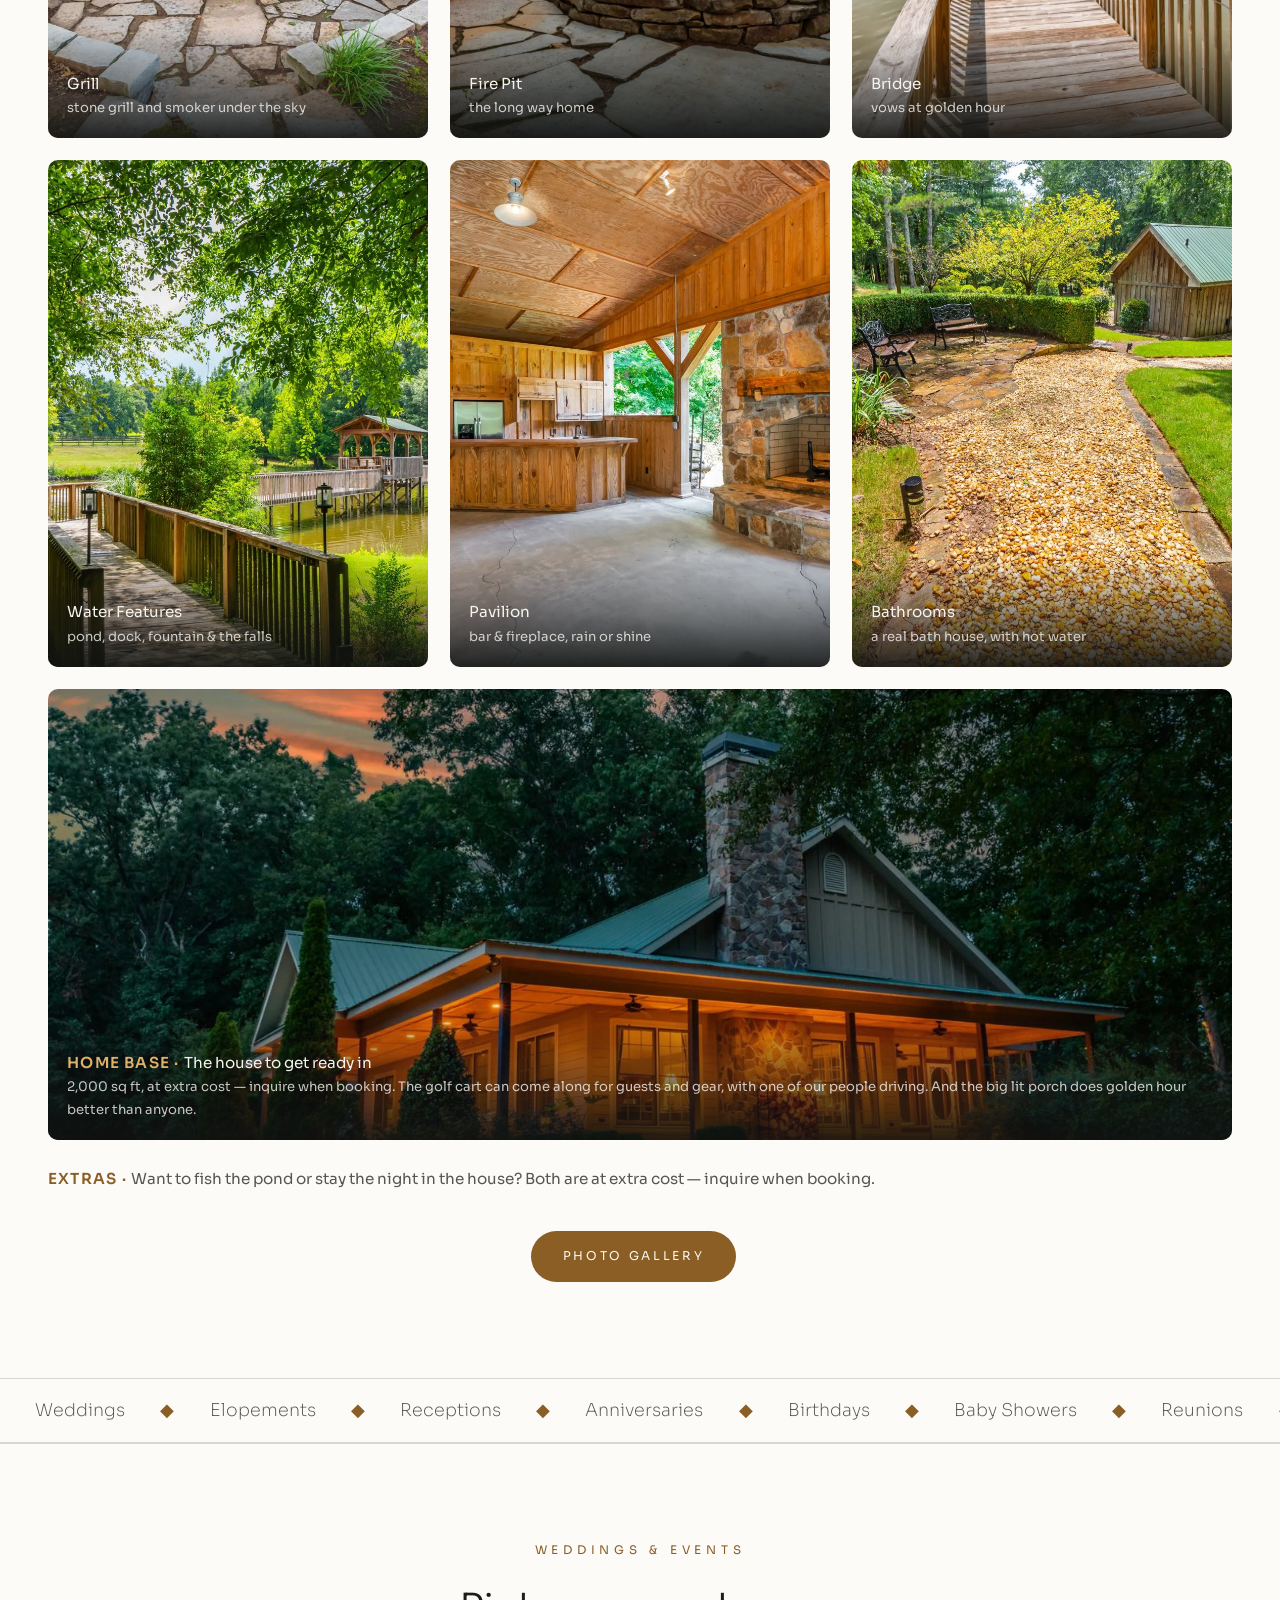
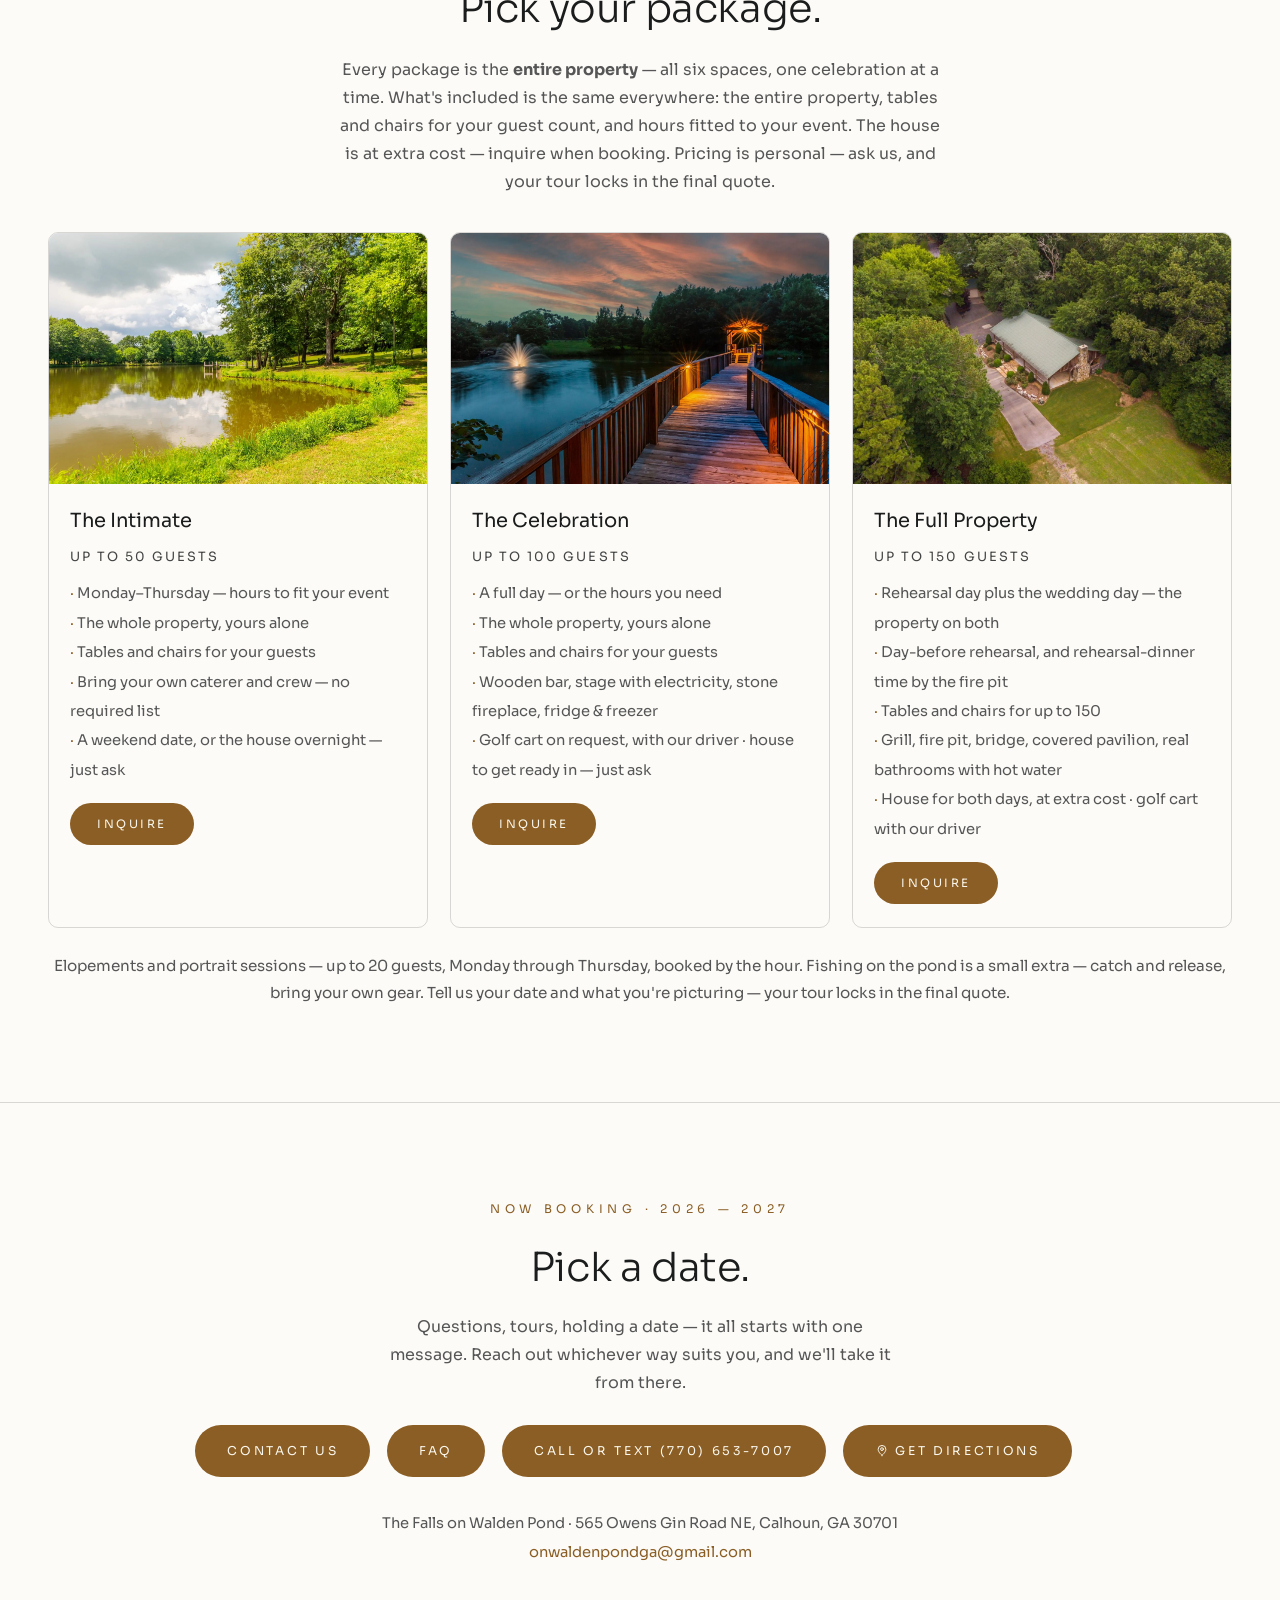
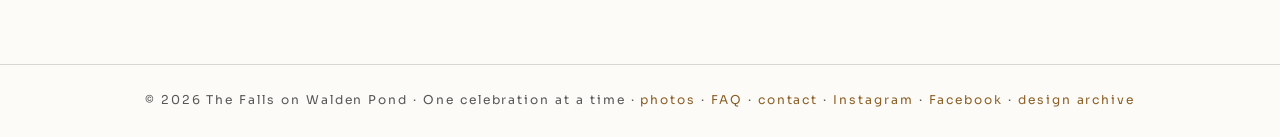
==== commit 1cabfe8f: "Typography readability pass: Sora 400 body, +dim contrast, min font sizes (headlines stay sleek 200/" ====
--- a/index.html
+++ b/index.html
@@ -19,25 +19,25 @@
   <link rel="preconnect" href="https://fonts.gstatic.com" crossorigin>
   <link href="https://fonts.googleapis.com/css2?family=Sora:wght@200;300;400;600&display=swap" rel="stylesheet">
   <style>
-    :root { --ink: #f5f3ee; --dim: rgba(245,243,238,0.65); --accent: #e0b06a; --bg: #101211;
+    :root { --ink: #f5f3ee; --dim: rgba(245,243,238,0.75); --accent: #e0b06a; --bg: #101211;
       --hair: rgba(245,243,238,0.14); --line: rgba(245,243,238,0.4); --bar-g: rgba(16,18,17,0.68);
       --stage-g1: rgba(16,18,17,0.88); --stage-g2: rgba(16,18,17,0.12); }
-    html[data-theme="light"] { --ink: #1b1d1c; --dim: rgba(27,29,28,0.62); --accent: #8a5e24; --bg: #fcfbf8;
+    html[data-theme="light"] { --ink: #1b1d1c; --dim: rgba(27,29,28,0.74); --accent: #8a5e24; --bg: #fcfbf8;
       --hair: rgba(27,29,28,0.16); --line: rgba(27,29,28,0.38); --bar-g: rgba(252,251,248,0.86);
       --stage-g1: rgba(252,251,248,0.95); --stage-g2: rgba(252,251,248,0.38); }
     * { margin: 0; padding: 0; box-sizing: border-box; }
     html { scroll-behavior: smooth; }
-    body { font-family: Sora, sans-serif; font-weight: 300; background: var(--bg); color: var(--ink); line-height: 1.75; transition: background-color .45s ease, color .45s ease; }
+    body { font-family: Sora, sans-serif; font-weight: 400; background: var(--bg); color: var(--ink); line-height: 1.75; transition: background-color .45s ease, color .45s ease; }
     img { display: block; max-width: 100%; }
-    .lbl { font-size: 0.68rem; letter-spacing: 0.4em; text-transform: uppercase; color: var(--accent); }
+    .lbl { font-size: 0.74rem; letter-spacing: 0.4em; text-transform: uppercase; color: var(--accent); }
 
     .bar { position: fixed; inset: 0 0 auto 0; z-index: 20; display: flex; justify-content: space-between; align-items: center; padding: 1.3rem clamp(1.25rem, 4vw, 3rem); background: linear-gradient(var(--bar-g), transparent); }
     .brand { font-weight: 600; letter-spacing: 0.06em; color: var(--ink); text-decoration: none; }
     nav { display: flex; gap: 1.6rem; }
-    nav a { color: var(--ink); text-decoration: none; font-size: 0.72rem; letter-spacing: 0.16em; text-transform: uppercase; }
+    nav a { color: var(--ink); text-decoration: none; font-size: 0.78rem; letter-spacing: 0.16em; text-transform: uppercase; }
     nav a:hover { color: var(--accent); }
     .bar-right { display: flex; align-items: center; gap: 1.2rem; }
-    .tog { display: inline-flex; align-items: center; gap: 0.45rem; padding: 0.42rem 0.9rem; border: 1px solid transparent; border-radius: 999px; background: var(--accent); color: #14130f; font-family: inherit; font-size: 0.6rem; letter-spacing: 0.2em; text-transform: uppercase; cursor: pointer; transition: color 0.3s, background-color 0.3s; }
+    .tog { display: inline-flex; align-items: center; gap: 0.45rem; padding: 0.42rem 0.9rem; border: 1px solid transparent; border-radius: 999px; background: var(--accent); color: #14130f; font-family: inherit; font-size: 0.68rem; letter-spacing: 0.2em; text-transform: uppercase; cursor: pointer; transition: color 0.3s, background-color 0.3s; }
     .tog:hover { background: #f0c17c; }
     .tog svg { width: 13px; height: 13px; }
     .btn svg { width: 14px; height: 14px; vertical-align: -2.5px; margin-right: 0.4rem; }
@@ -56,7 +56,7 @@
     .stage-txt { position: absolute; left: clamp(1.5rem, 6vw, 5rem); bottom: clamp(3rem, 9vh, 6rem); right: 1.5rem; z-index: 5; }
     h1 { font-weight: 200; font-size: clamp(2.4rem, 6.5vw, 4.8rem); line-height: 1.06; letter-spacing: -0.01em; max-width: 16ch; }
     .stage-txt p { margin-top: 1rem; color: var(--dim); max-width: 34rem; }
-    .btn { display: inline-block; margin-top: 1.8rem; margin-right: 0.8rem; padding: 0.95rem 2rem; font-size: 0.7rem; letter-spacing: 0.22em; text-transform: uppercase; text-decoration: none; border-radius: 999px; }
+    .btn { display: inline-block; margin-top: 1.8rem; margin-right: 0.8rem; padding: 0.95rem 2rem; font-size: 0.76rem; letter-spacing: 0.22em; text-transform: uppercase; text-decoration: none; border-radius: 999px; }
     .btn-solid { background: var(--accent); color: #14130f; }
     .btn-solid:hover { background: #f0c17c; }
     .btn-line { background: var(--accent); color: #14130f; }
@@ -70,8 +70,8 @@
     .cards figure { position: relative; overflow: hidden; border-radius: 10px; }
     .cards img { aspect-ratio: 3/4; object-fit: cover; transition: transform 0.5s; }
     .cards figure:hover img { transform: scale(1.05); }
-    .cards figcaption { position: absolute; inset: auto 0 0 0; padding: 2.6rem 1.2rem 1.1rem; background: linear-gradient(transparent, rgba(16,18,17,0.9)); font-size: 0.9rem; font-weight: 400; color: #f5f3ee; }
-    .cards figcaption small { display: block; color: rgba(245,243,238,0.72); font-weight: 300; font-size: 0.78rem; }
+    .cards figcaption { position: absolute; inset: auto 0 0 0; padding: 2.6rem 1.2rem 1.1rem; background: linear-gradient(transparent, rgba(16,18,17,0.9)); font-size: 0.95rem; font-weight: 400; color: #f5f3ee; }
+    .cards figcaption small { display: block; color: rgba(245,243,238,0.8); font-weight: 400; font-size: 0.82rem; }
     .cards .wide { grid-column: 1 / -1; }
     .cards .wide img { aspect-ratio: 21/8; }
     @media (max-width: 820px) { .cards .wide img { aspect-ratio: 16/9; } }
@@ -83,10 +83,10 @@
     .tiers .body { padding: 1.2rem 1.3rem 1.4rem; }
     .tiers h3 { font-weight: 400; font-size: 1.22rem; margin: 0 0 0.5rem; }
     .tiers .price { color: var(--accent); font-size: 1.12rem; margin: 0 0 0.7rem; }
-    .tiers .price small { display: block; color: var(--ink); opacity: 0.82; font-size: 0.76rem; letter-spacing: 0.16em; text-transform: uppercase; margin-bottom: 0.2rem; }
-    .tiers ul { list-style: none; color: var(--dim); font-size: 0.86rem; line-height: 2; }
+    .tiers .price small { display: block; color: var(--ink); opacity: 0.82; font-size: 0.8rem; letter-spacing: 0.16em; text-transform: uppercase; margin-bottom: 0.2rem; }
+    .tiers ul { list-style: none; color: var(--dim); font-size: 0.92rem; line-height: 2; }
     .tiers ul li::before { content: "· "; color: var(--accent); }
-    .tiers .inq { display: inline-block; margin-top: 1.1rem; padding: 0.7rem 1.7rem; font-size: 0.66rem; letter-spacing: 0.22em; text-transform: uppercase; text-decoration: none; border-radius: 999px; background: var(--accent); color: #14130f; }
+    .tiers .inq { display: inline-block; margin-top: 1.1rem; padding: 0.7rem 1.7rem; font-size: 0.72rem; letter-spacing: 0.22em; text-transform: uppercase; text-decoration: none; border-radius: 999px; background: var(--accent); color: #14130f; }
     .tiers .inq:hover { background: #f0c17c; }
     html[data-theme="light"] .tiers .inq { color: #faf6ec; }
     html[data-theme="light"] .tiers .inq:hover { background: #6f4a1a; color: #faf6ec; }
@@ -102,9 +102,9 @@
     @keyframes slide { from { transform: translateX(0); } to { transform: translateX(-50%); } }
 
     .book { text-align: center; }
-    address { margin-top: 2rem; color: var(--dim); font-style: normal; font-size: 0.85rem; line-height: 2; }
+    address { margin-top: 2rem; color: var(--dim); font-style: normal; font-size: 0.92rem; line-height: 2; }
     address a { color: var(--accent); text-decoration: none; }
-    footer { text-align: center; padding: 1.6rem; font-size: 0.7rem; letter-spacing: 0.16em; color: var(--dim); border-top: 1px solid var(--hair); }
+    footer { text-align: center; padding: 1.6rem; font-size: 0.76rem; letter-spacing: 0.16em; color: var(--dim); border-top: 1px solid var(--hair); }
     footer a { color: var(--accent); text-decoration: none; }
     @media (max-width: 820px) { .cards, .tiers { grid-template-columns: 1fr 1fr; } nav a:not(:last-child) { display: none; } }
     @media (max-width: 560px) { .tiers { grid-template-columns: 1fr; } }
@@ -149,7 +149,7 @@
       <figure><img src="photos-new/bath-house/7.jpg" alt="Garden path with benches leading to the green-roofed bath house" loading="lazy"><figcaption>Bathrooms<small>a real bath house, with hot water</small></figcaption></figure>
       <figure class="wide"><img src="photos-new/falls-twilight/16.jpg" alt="The house glowing at golden hour under an orange twilight sky, porch lamps on" loading="lazy"><figcaption><b style="color:#e0b06a;font-weight:600;letter-spacing:0.08em">HOME&nbsp;BASE&nbsp;·&nbsp;</b>The house to get ready in<small>2,000 sq ft, at extra cost — inquire when booking. The golf cart can come along for guests and gear, with one of our people driving. And the big lit porch does golden hour better than anyone.</small></figcaption></figure>
     </div>
-    <p style="color:var(--dim);margin:1.6rem 0 0;font-size:0.9rem"><b style="color:var(--accent);font-weight:600;letter-spacing:0.08em">EXTRAS&nbsp;·&nbsp;</b>Want to fish the pond or stay the night in the house? Both are at extra cost — inquire when booking.</p>
+    <p style="color:var(--dim);margin:1.6rem 0 0;font-size:0.95rem"><b style="color:var(--accent);font-weight:600;letter-spacing:0.08em">EXTRAS&nbsp;·&nbsp;</b>Want to fish the pond or stay the night in the house? Both are at extra cost — inquire when booking.</p>
     <div class="more"><a class="btn btn-solid" href="photos.html">Photo Gallery</a></div>
   </section>
 
@@ -209,7 +209,7 @@
         </div>
       </div>
     </div>
-    <p style="color:var(--dim);margin:1.6rem 0 0;font-size:0.9rem">Elopements and portrait sessions — up to 20 guests, Monday through Thursday, booked by the hour. Fishing on the pond is a small extra — catch and release, bring your own gear. Tell us your date and what you're picturing — your tour locks in the final quote.</p>
+    <p style="color:var(--dim);margin:1.6rem 0 0;font-size:0.95rem">Elopements and portrait sessions — up to 20 guests, Monday through Thursday, booked by the hour. Fishing on the pond is a small extra — catch and release, bring your own gear. Tell us your date and what you're picturing — your tour locks in the final quote.</p>
   </section>
 
   <section class="book rowline" id="book">
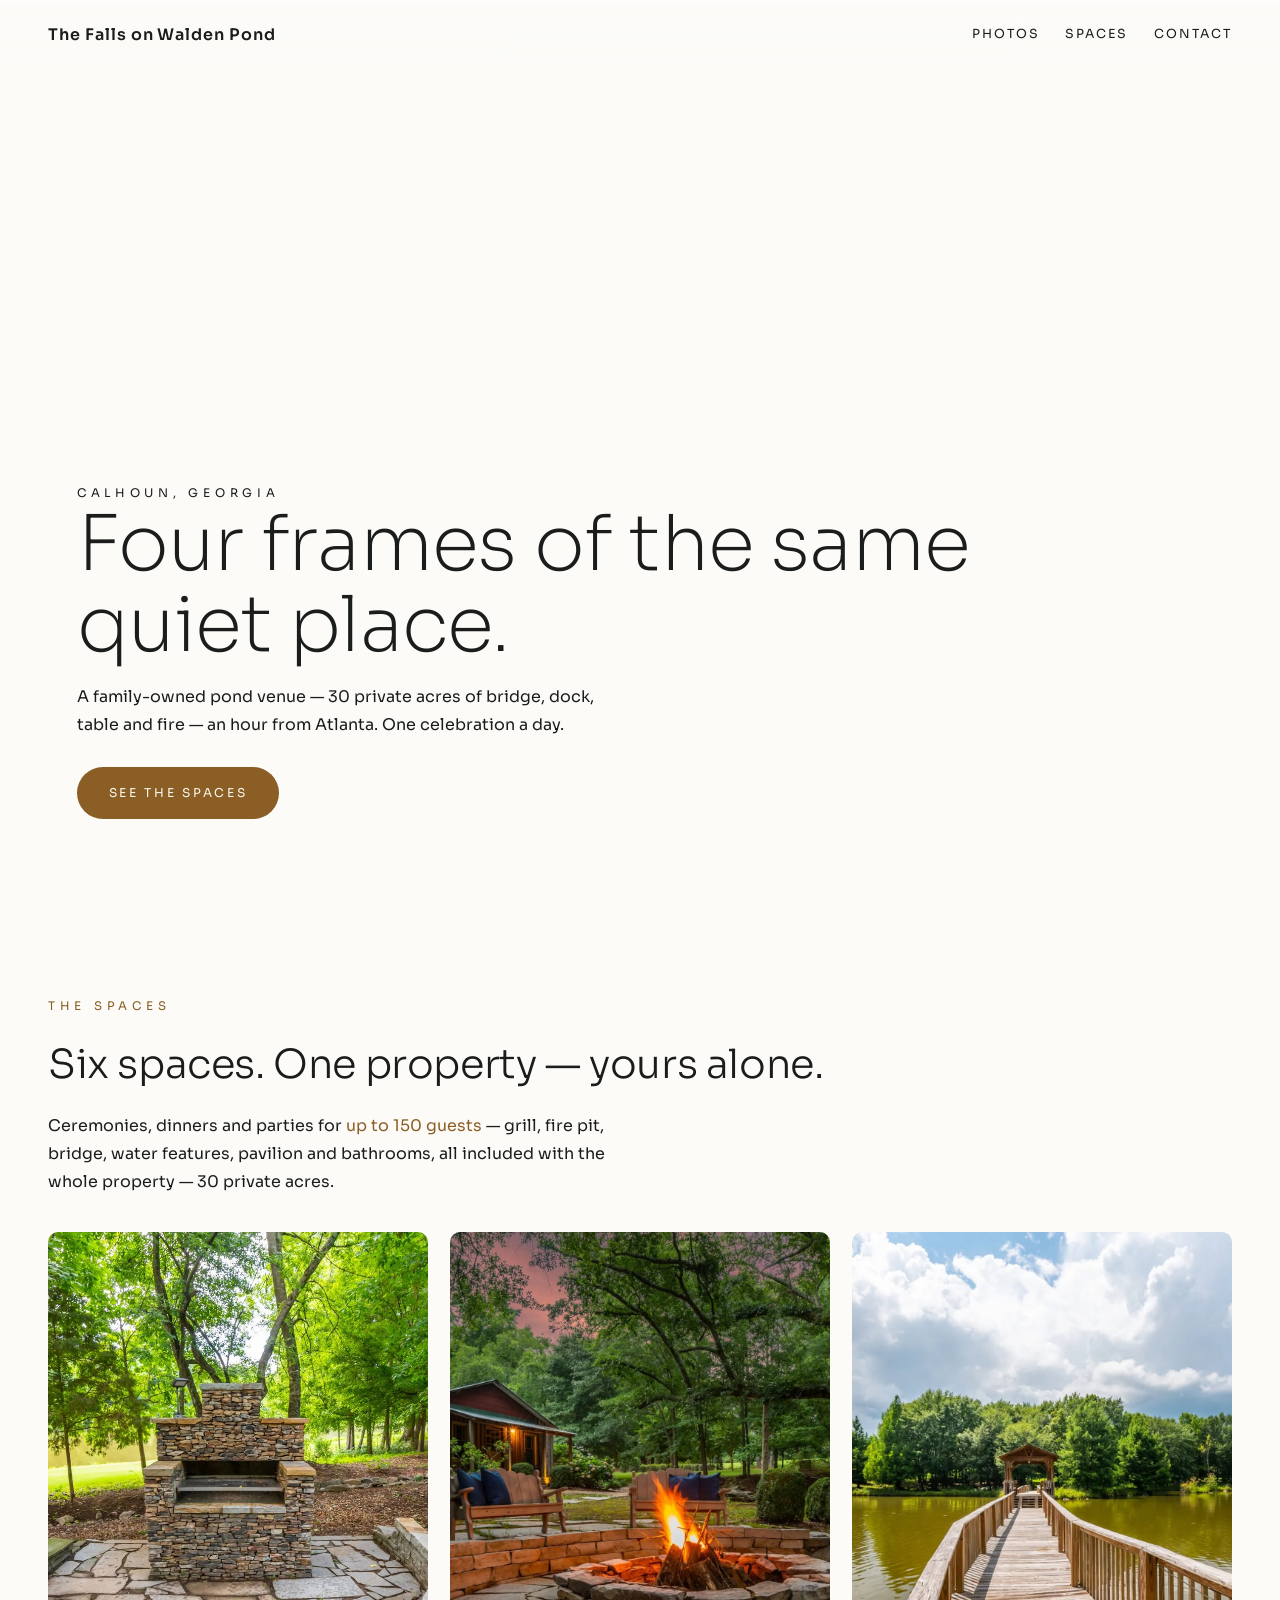
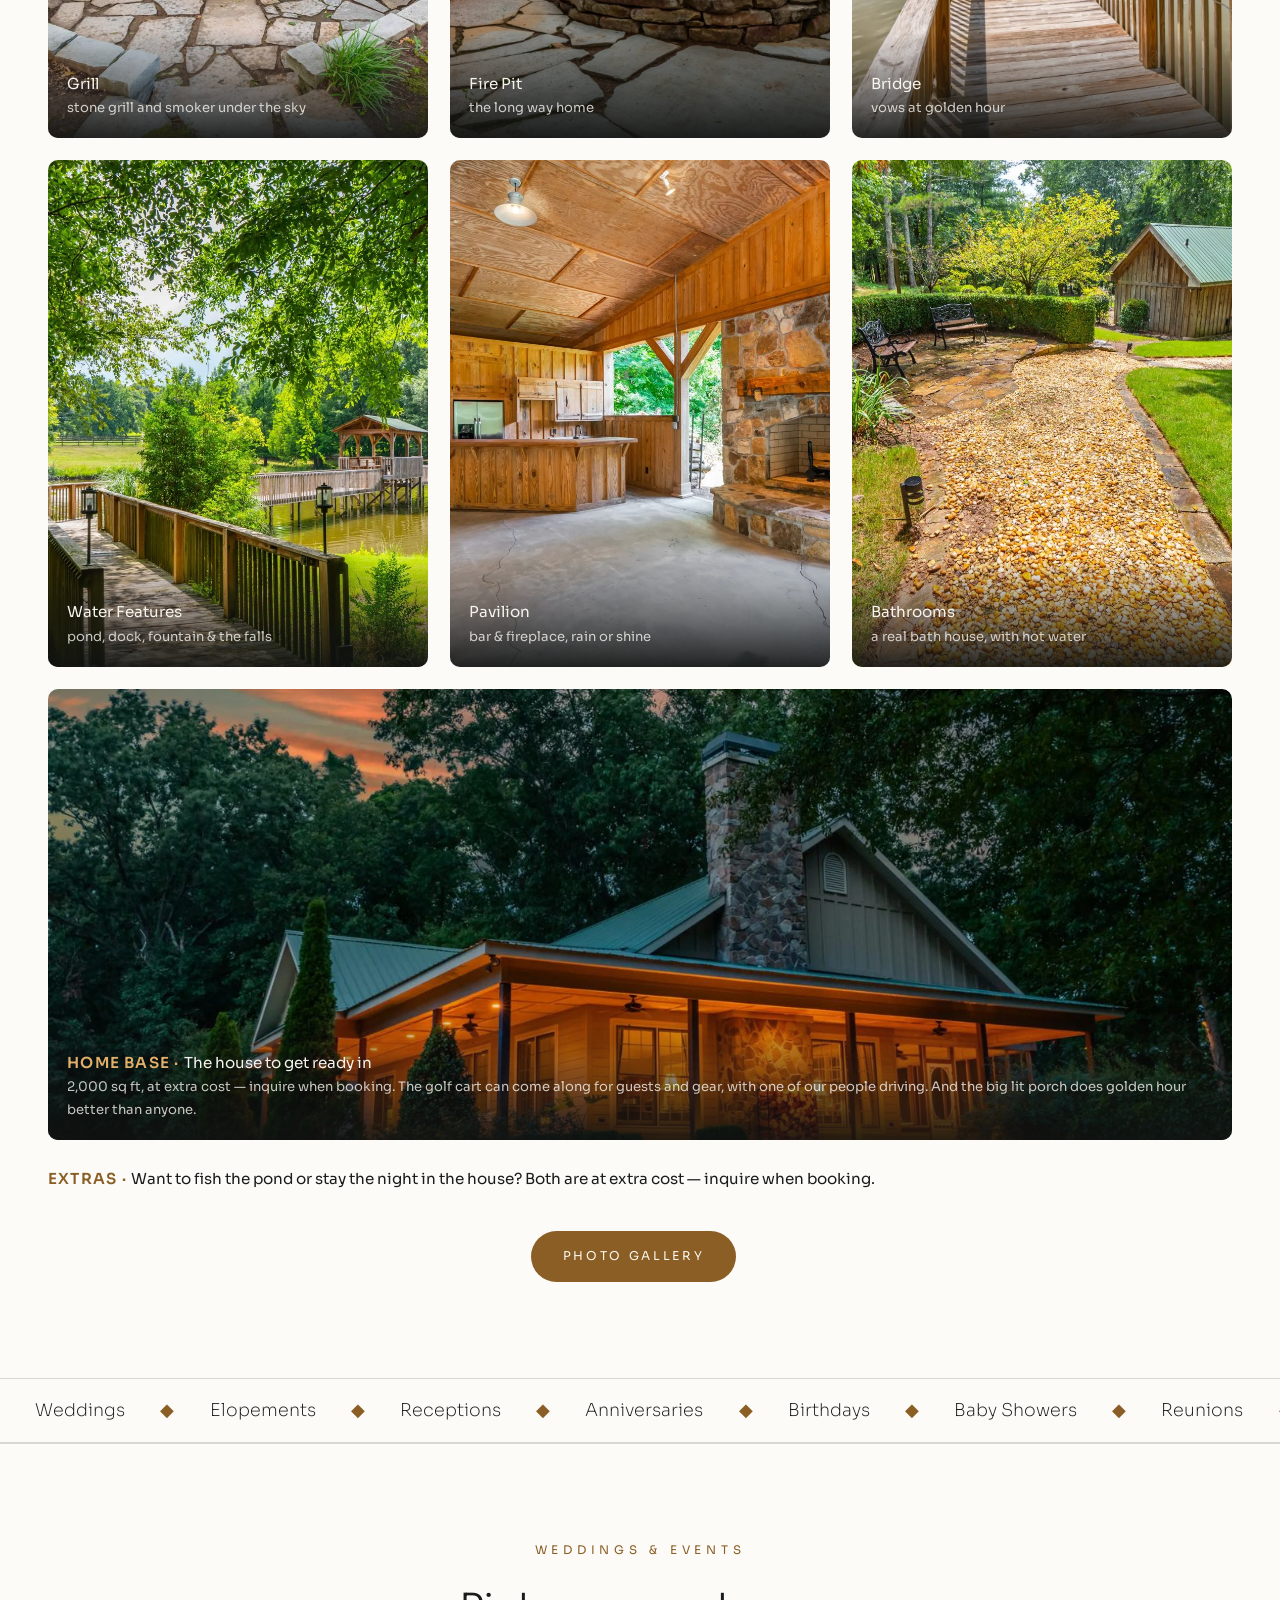
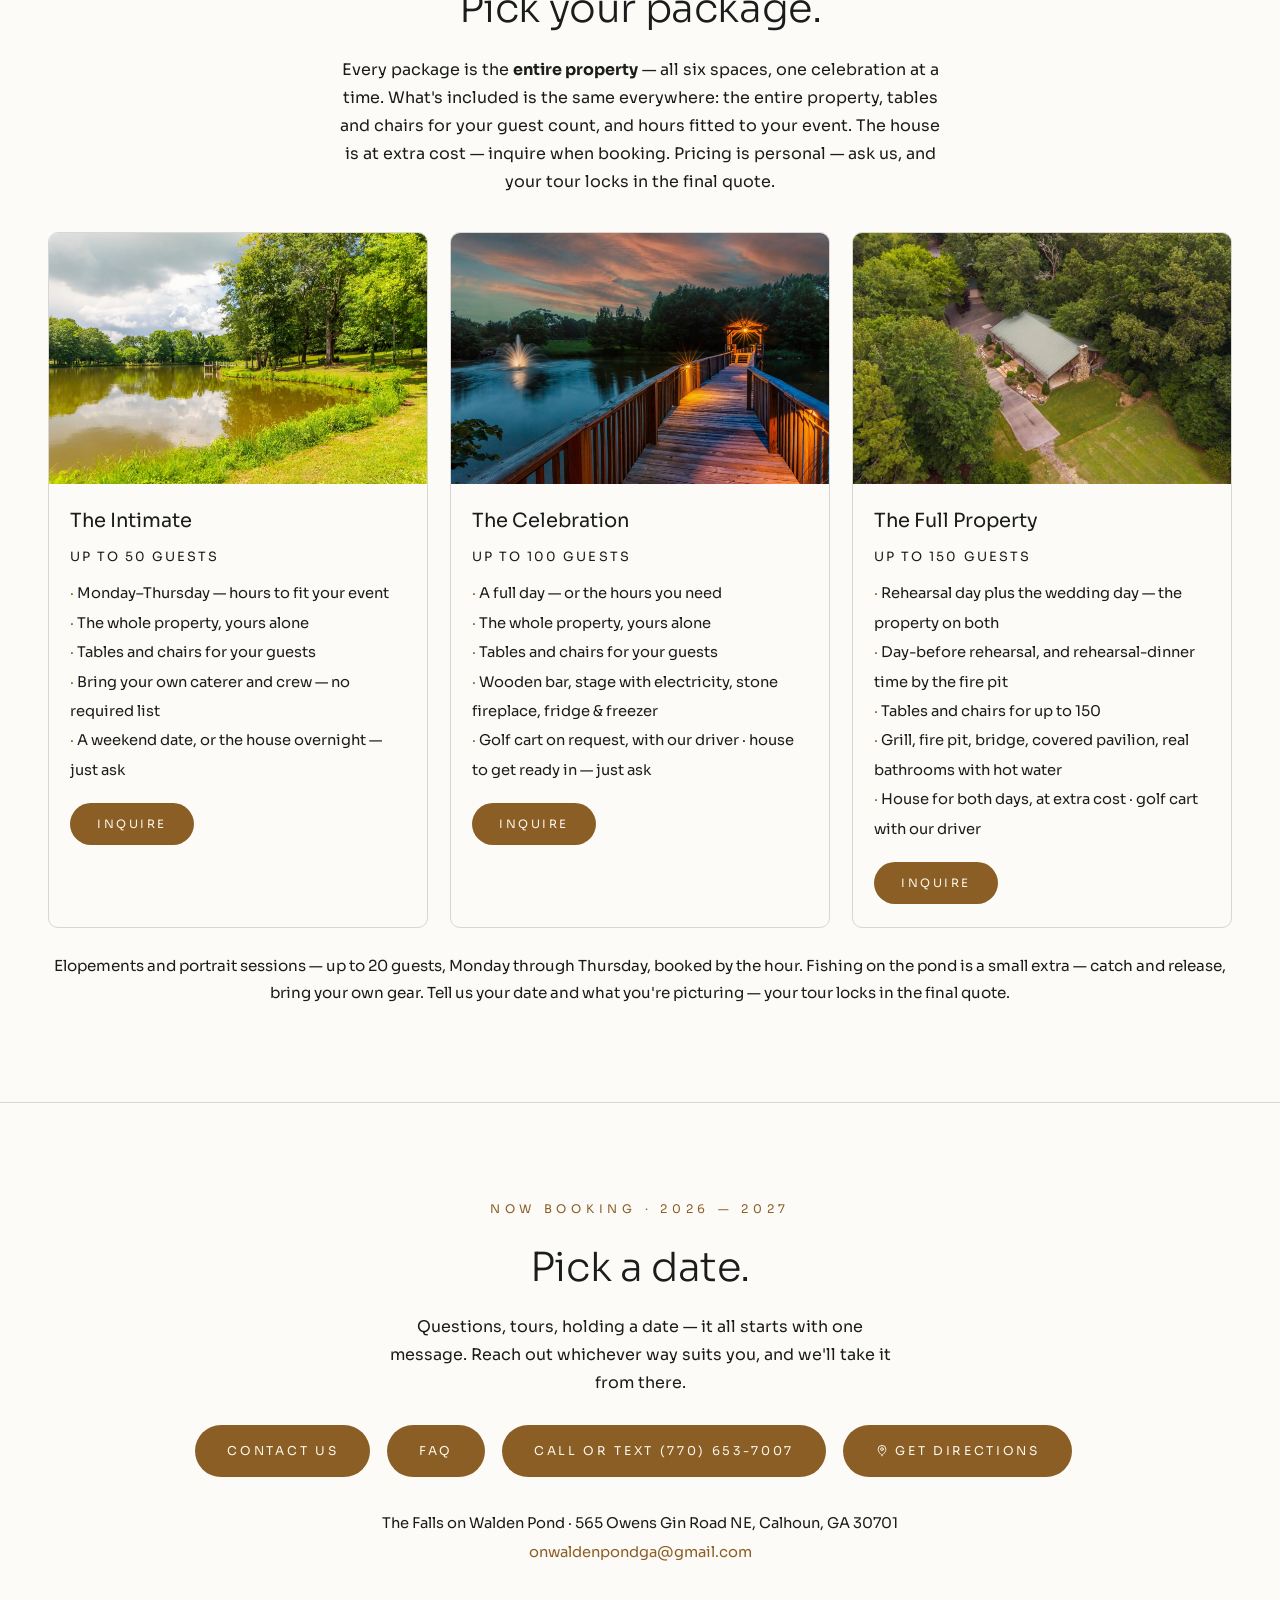
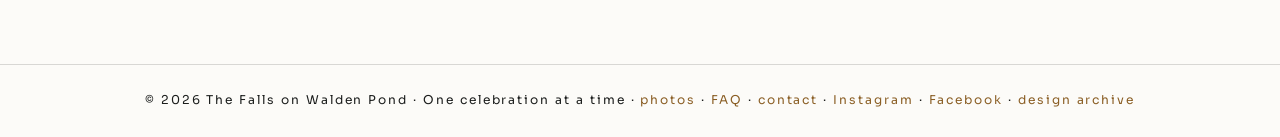
==== commit 5e25a4bd: "Light-only site: dark mode and theme toggle removed, all text uniform black #1b1d1c Co-Authored-By: " ====
--- a/index.html
+++ b/index.html
@@ -4,7 +4,6 @@
   <meta charset="UTF-8">
   <meta name="viewport" content="width=device-width, initial-scale=1.0">
     <meta name="robots" content="noindex">
-  <script>try{document.documentElement.setAttribute('data-theme',localStorage.getItem('owp-theme')==='dark'?'dark':'light')}catch(e){document.documentElement.setAttribute('data-theme','light')}</script>
   <title>The Falls on Walden Pond — Weddings &amp; Celebrations | Calhoun, Georgia</title>
   <meta name="description" content="The Falls on Walden Pond is a family-owned wedding and event venue on 30 private acres in Calhoun, Georgia — pond, lantern bridge, and fire pit grove. Up to 150 guests, one celebration a day, an hour from Atlanta. Check your date or request a tour.">
   <meta property="og:site_name" content="The Falls on Walden Pond">
@@ -19,10 +18,7 @@
   <link rel="preconnect" href="https://fonts.gstatic.com" crossorigin>
   <link href="https://fonts.googleapis.com/css2?family=Sora:wght@200;300;400;600&display=swap" rel="stylesheet">
   <style>
-    :root { --ink: #f5f3ee; --dim: rgba(245,243,238,0.75); --accent: #e0b06a; --bg: #101211;
-      --hair: rgba(245,243,238,0.14); --line: rgba(245,243,238,0.4); --bar-g: rgba(16,18,17,0.68);
-      --stage-g1: rgba(16,18,17,0.88); --stage-g2: rgba(16,18,17,0.12); }
-    html[data-theme="light"] { --ink: #1b1d1c; --dim: rgba(27,29,28,0.74); --accent: #8a5e24; --bg: #fcfbf8;
+    :root { --ink: #1b1d1c; --dim: #1b1d1c; --accent: #8a5e24; --bg: #fcfbf8;
       --hair: rgba(27,29,28,0.16); --line: rgba(27,29,28,0.38); --bar-g: rgba(252,251,248,0.86);
       --stage-g1: rgba(252,251,248,0.95); --stage-g2: rgba(252,251,248,0.38); }
     * { margin: 0; padding: 0; box-sizing: border-box; }
@@ -37,12 +33,7 @@
     nav a { color: var(--ink); text-decoration: none; font-size: 0.78rem; letter-spacing: 0.16em; text-transform: uppercase; }
     nav a:hover { color: var(--accent); }
     .bar-right { display: flex; align-items: center; gap: 1.2rem; }
-    .tog { display: inline-flex; align-items: center; gap: 0.45rem; padding: 0.42rem 0.9rem; border: 1px solid transparent; border-radius: 999px; background: var(--accent); color: #14130f; font-family: inherit; font-size: 0.68rem; letter-spacing: 0.2em; text-transform: uppercase; cursor: pointer; transition: color 0.3s, background-color 0.3s; }
-    .tog:hover { background: #f0c17c; }
-    .tog svg { width: 13px; height: 13px; }
     .btn svg { width: 14px; height: 14px; vertical-align: -2.5px; margin-right: 0.4rem; }
-    html[data-theme="light"] .tog, html[data-theme="light"] .btn-solid, html[data-theme="light"] .btn-line { color: #faf6ec; }
-    html[data-theme="light"] .tog:hover, html[data-theme="light"] .btn-solid:hover, html[data-theme="light"] .btn-line:hover { background: #6f4a1a; color: #faf6ec; }
 
     .stage { position: relative; height: 100vh; min-height: 560px; overflow: hidden; }
     .slide { position: absolute; inset: 0; opacity: 0; animation: mix 24s infinite; }
@@ -57,10 +48,10 @@
     h1 { font-weight: 200; font-size: clamp(2.4rem, 6.5vw, 4.8rem); line-height: 1.06; letter-spacing: -0.01em; max-width: 16ch; }
     .stage-txt p { margin-top: 1rem; color: var(--dim); max-width: 34rem; }
     .btn { display: inline-block; margin-top: 1.8rem; margin-right: 0.8rem; padding: 0.95rem 2rem; font-size: 0.76rem; letter-spacing: 0.22em; text-transform: uppercase; text-decoration: none; border-radius: 999px; }
-    .btn-solid { background: var(--accent); color: #14130f; }
-    .btn-solid:hover { background: #f0c17c; }
-    .btn-line { background: var(--accent); color: #14130f; }
-    .btn-line:hover { background: #f0c17c; }
+    .btn-solid { background: var(--accent); color: #faf6ec; }
+    .btn-solid:hover { background: #6f4a1a; color: #faf6ec; }
+    .btn-line { background: var(--accent); color: #faf6ec; }
+    .btn-line:hover { background: #6f4a1a; color: #faf6ec; }
 
     section { padding: clamp(3.5rem, 9vw, 6rem) clamp(1.25rem, 5vw, 3rem); max-width: 80rem; margin: 0 auto; }
     h2 { font-weight: 300; font-size: clamp(1.6rem, 4vw, 2.5rem); margin: 0.8rem 0 2rem; letter-spacing: -0.01em; }
@@ -83,13 +74,11 @@
     .tiers .body { padding: 1.2rem 1.3rem 1.4rem; }
     .tiers h3 { font-weight: 400; font-size: 1.22rem; margin: 0 0 0.5rem; }
     .tiers .price { color: var(--accent); font-size: 1.12rem; margin: 0 0 0.7rem; }
-    .tiers .price small { display: block; color: var(--ink); opacity: 0.82; font-size: 0.8rem; letter-spacing: 0.16em; text-transform: uppercase; margin-bottom: 0.2rem; }
+    .tiers .price small { display: block; color: var(--ink); opacity: 1; font-size: 0.8rem; letter-spacing: 0.16em; text-transform: uppercase; margin-bottom: 0.2rem; }
     .tiers ul { list-style: none; color: var(--dim); font-size: 0.92rem; line-height: 2; }
     .tiers ul li::before { content: "· "; color: var(--accent); }
-    .tiers .inq { display: inline-block; margin-top: 1.1rem; padding: 0.7rem 1.7rem; font-size: 0.72rem; letter-spacing: 0.22em; text-transform: uppercase; text-decoration: none; border-radius: 999px; background: var(--accent); color: #14130f; }
-    .tiers .inq:hover { background: #f0c17c; }
-    html[data-theme="light"] .tiers .inq { color: #faf6ec; }
-    html[data-theme="light"] .tiers .inq:hover { background: #6f4a1a; color: #faf6ec; }
+    .tiers .inq { display: inline-block; margin-top: 1.1rem; padding: 0.7rem 1.7rem; font-size: 0.72rem; letter-spacing: 0.22em; text-transform: uppercase; text-decoration: none; border-radius: 999px; background: var(--accent); color: #faf6ec; }
+    .tiers .inq:hover { background: #6f4a1a; color: #faf6ec; }
 
 
     .more { text-align: center; margin-top: 2.4rem; }
@@ -119,7 +108,6 @@
         <a href="#spaces">Spaces</a>
         <a href="contact.html">Contact</a>
       </nav>
-      <button class="tog" id="tog" type="button" aria-label="Switch between light and dark theme"></button>
     </div>
   </div>
 
@@ -226,23 +214,5 @@
   </section>
 
   <footer>© 2026 The Falls on Walden Pond · One celebration at a time · <a href="photos.html">photos</a> · <a href="faq.html">FAQ</a> · <a href="contact.html">contact</a> · <a href="https://instagram.com/the_falls_on_walden_pond" target="_blank" rel="noopener">Instagram</a> · <a href="https://www.facebook.com/people/The-Falls-on-Walden-Pond/61592246888182/" target="_blank" rel="noopener">Facebook</a> · <a href="templates/">design archive</a></footer>
-  <script>
-    (function () {
-      var sun = '<svg viewBox="0 0 24 24" fill="none" stroke="currentColor" stroke-width="1.8" stroke-linecap="round"><circle cx="12" cy="12" r="4.4"/><path d="M12 2.5v2.4M12 19.1v2.4M2.5 12h2.4M19.1 12h2.4M5.3 5.3l1.7 1.7M17 17l1.7 1.7M18.7 5.3L17 7M7 17l-1.7 1.7"/></svg>';
-      var moon = '<svg viewBox="0 0 24 24" fill="none" stroke="currentColor" stroke-width="1.8" stroke-linecap="round" stroke-linejoin="round"><path d="M20 14.5A8.5 8.5 0 0 1 9.5 4 8.5 8.5 0 1 0 20 14.5z"/></svg>';
-      var btn = document.getElementById('tog');
-      function paint() {
-        var light = document.documentElement.getAttribute('data-theme') === 'light';
-        btn.innerHTML = (light ? moon : sun) + (light ? 'Night' : 'Day');
-      }
-      paint();
-      btn.addEventListener('click', function () {
-        var light = document.documentElement.getAttribute('data-theme') === 'light';
-        document.documentElement.setAttribute('data-theme', light ? 'dark' : 'light');
-        try { localStorage.setItem('owp-theme', light ? 'dark' : 'light'); } catch (e) {}
-        paint();
-      });
-    })();
-  </script>
 </body>
 </html>
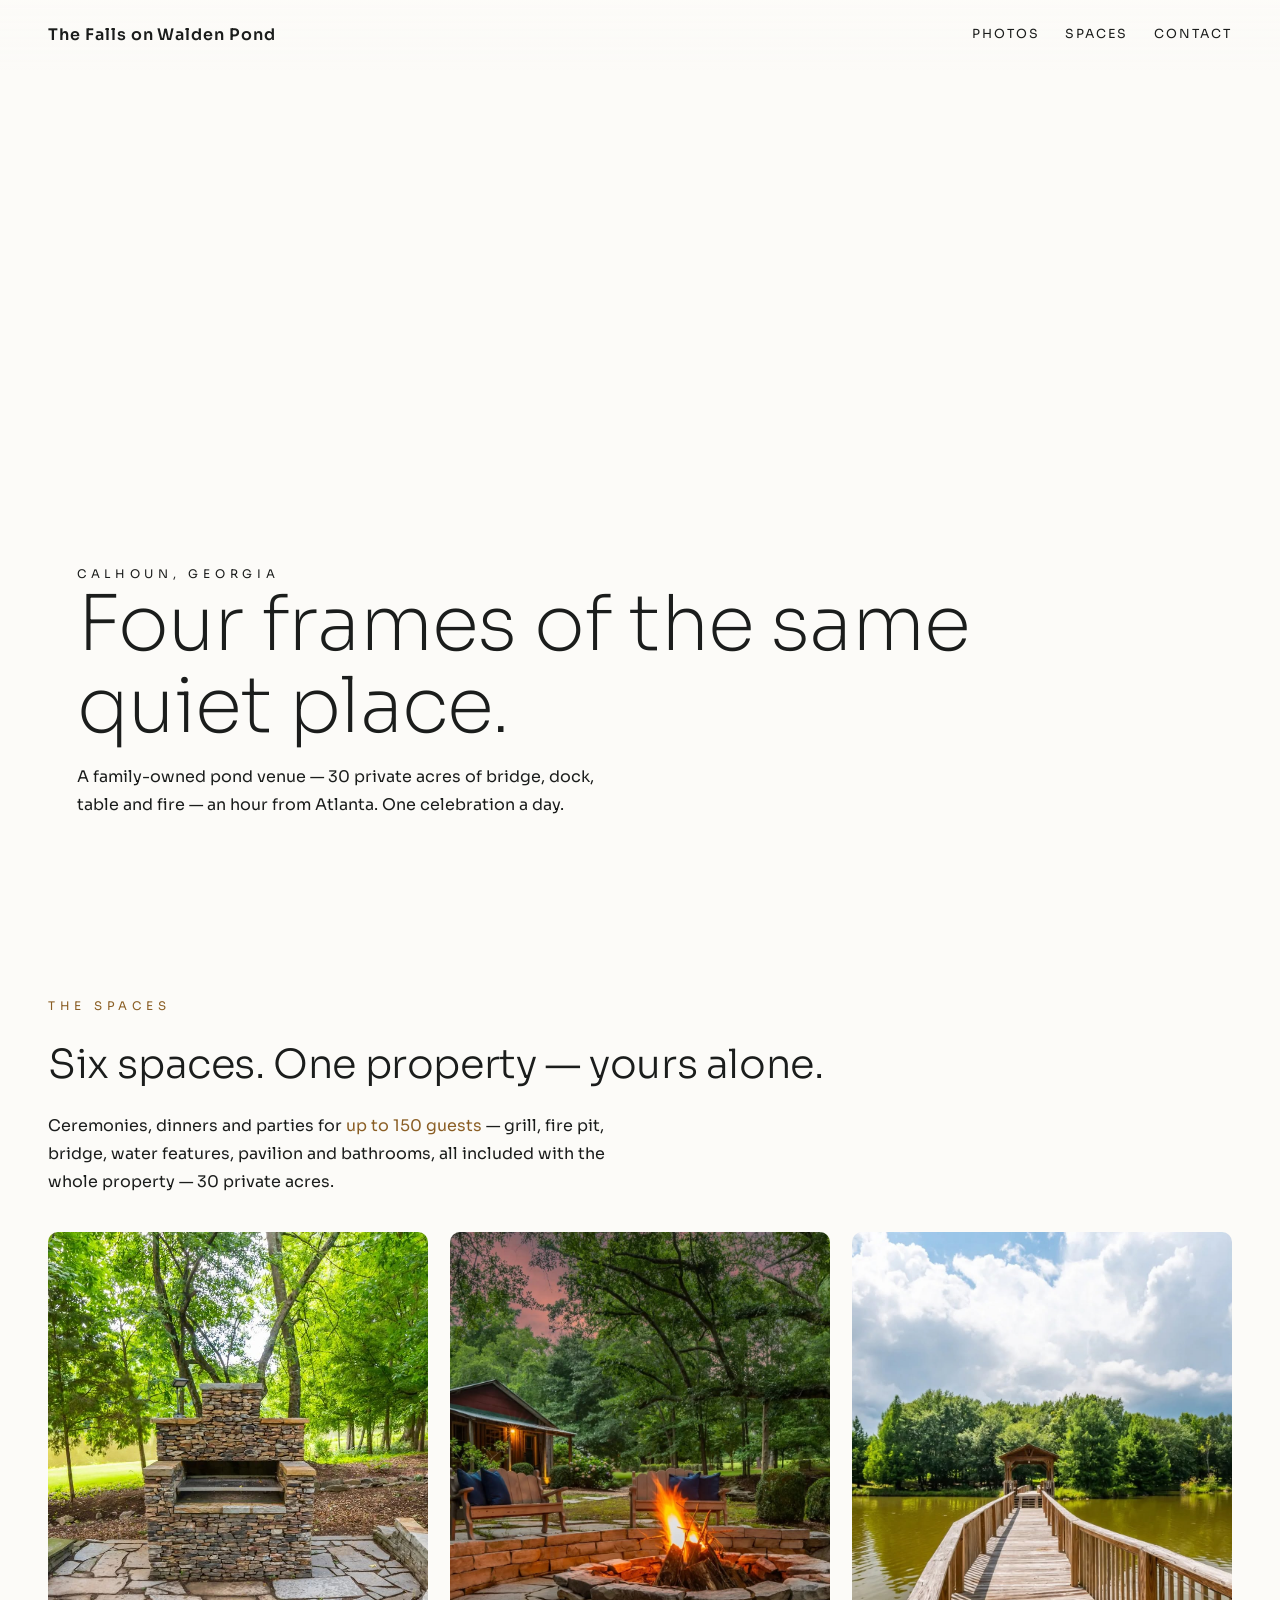
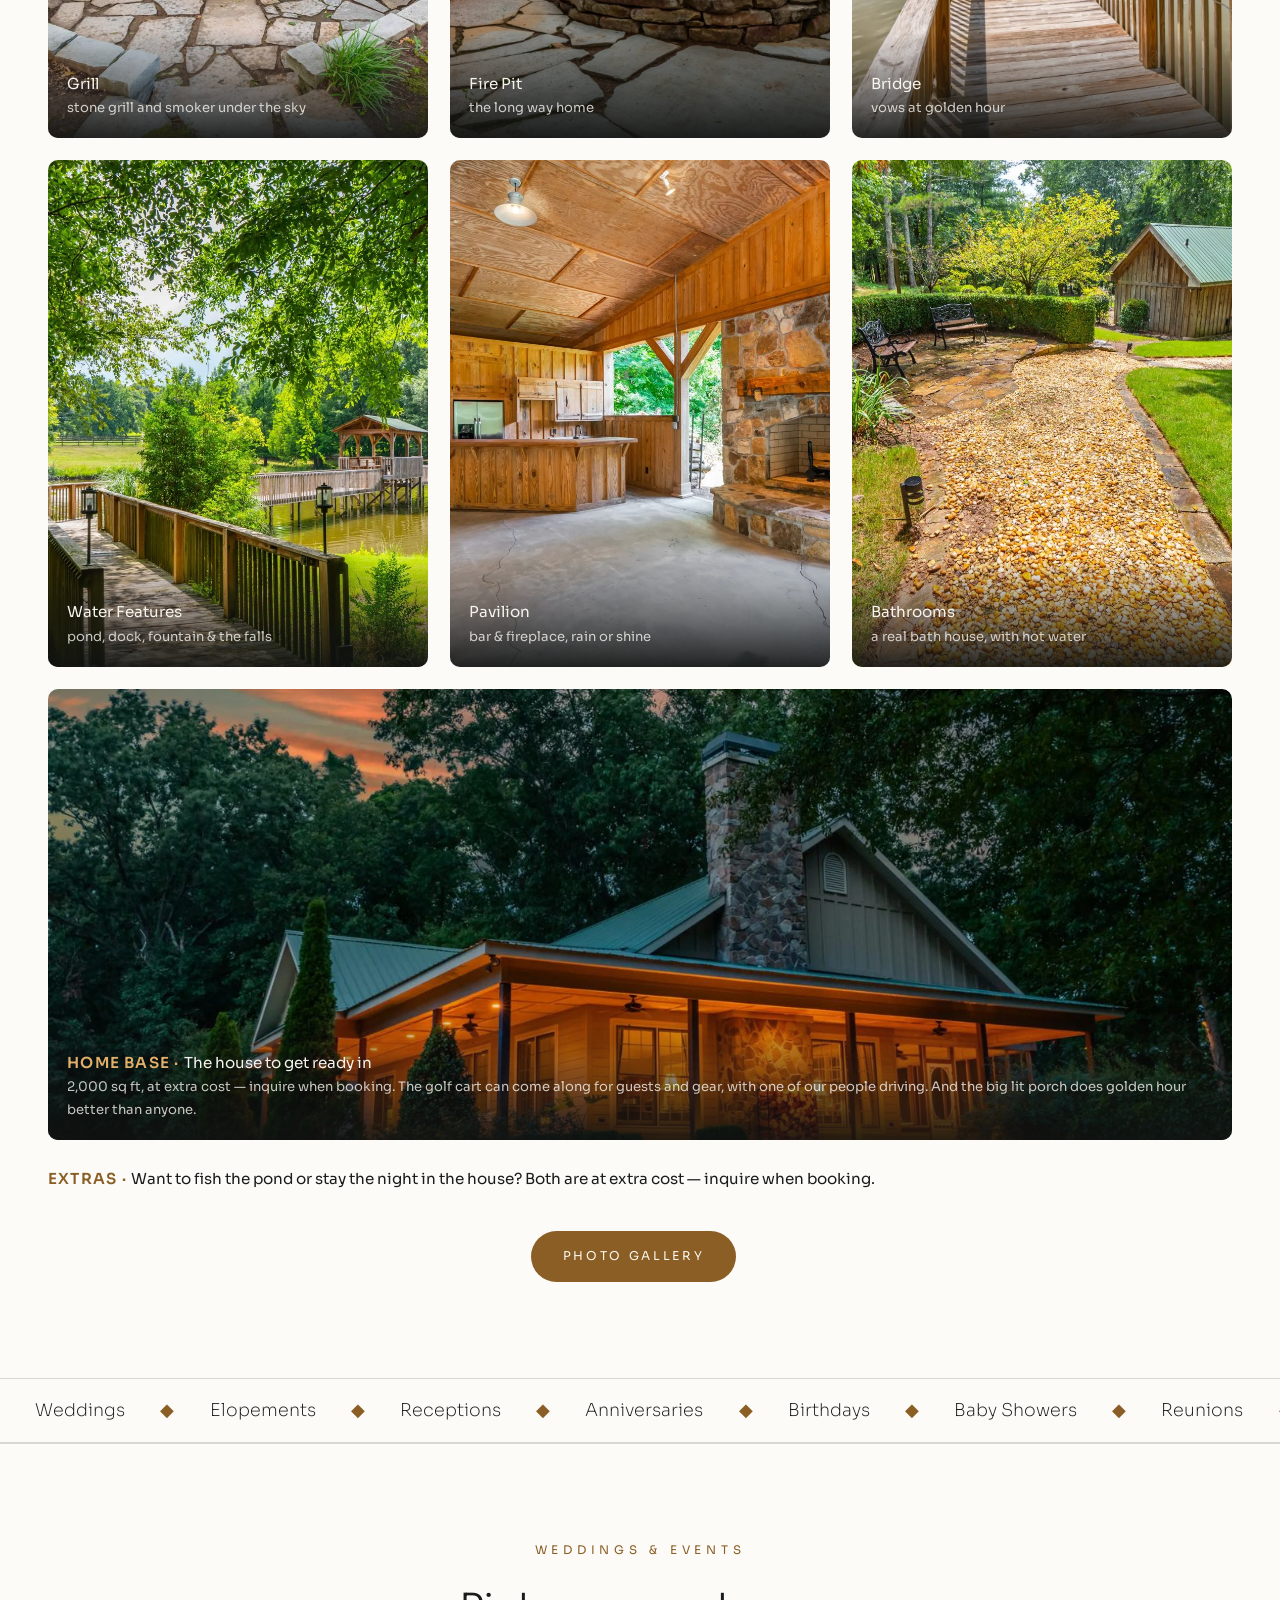
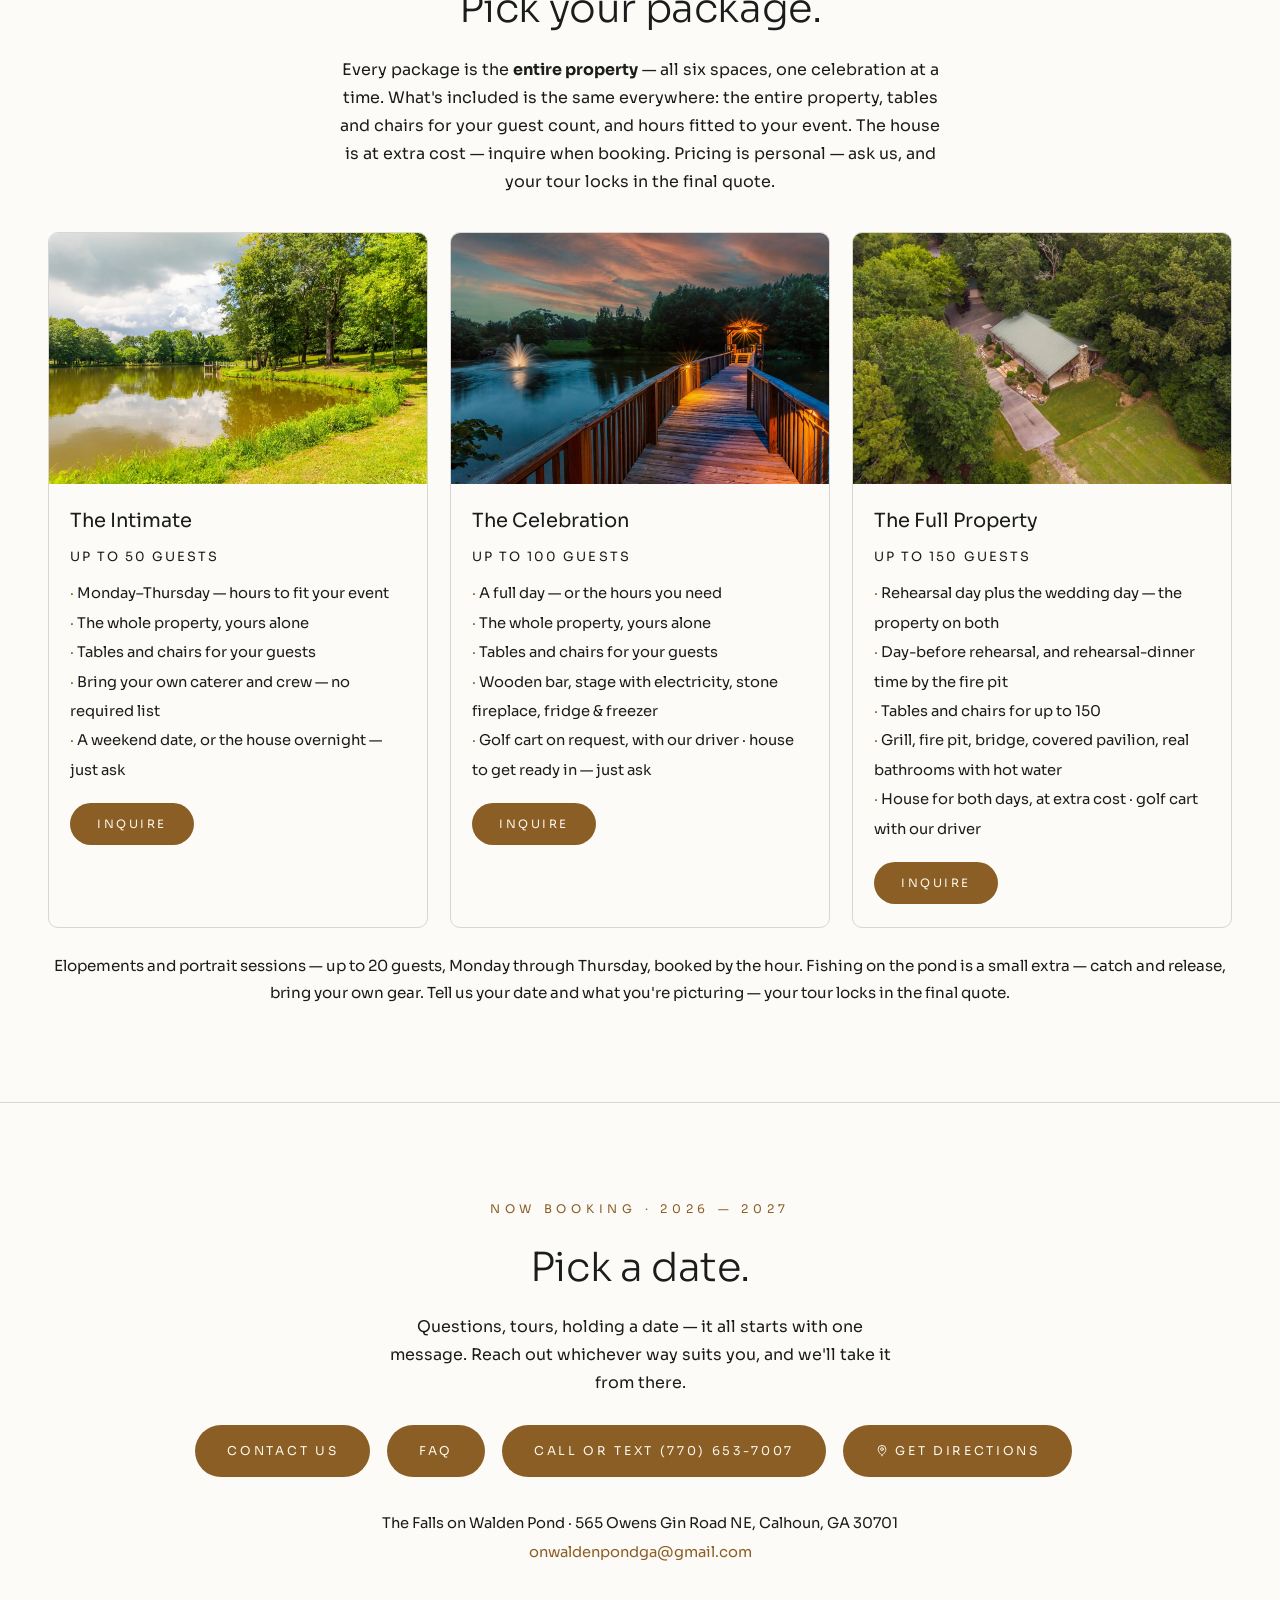
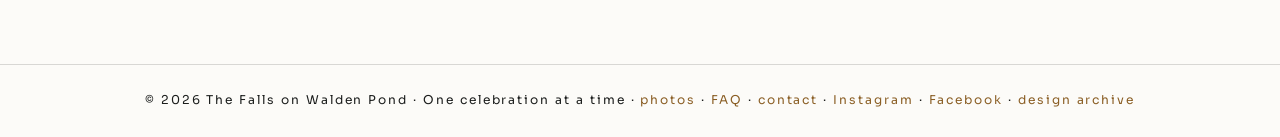
==== commit a2beafed: "Hero: SEE THE SPACES button removed — hero is now text-only (per William) Co-Authored-By: Claude Cod" ====
--- a/index.html
+++ b/index.html
@@ -120,7 +120,6 @@
       <p class="lbl">Calhoun, Georgia</p>
       <h1>Four frames of the same quiet place.</h1>
       <p>A family-owned pond venue — 30 private acres of bridge, dock, table and fire — an hour from Atlanta. One celebration a day.</p>
-      <a class="btn btn-line" href="#spaces">See the Spaces</a>
     </div>
   </div>
 
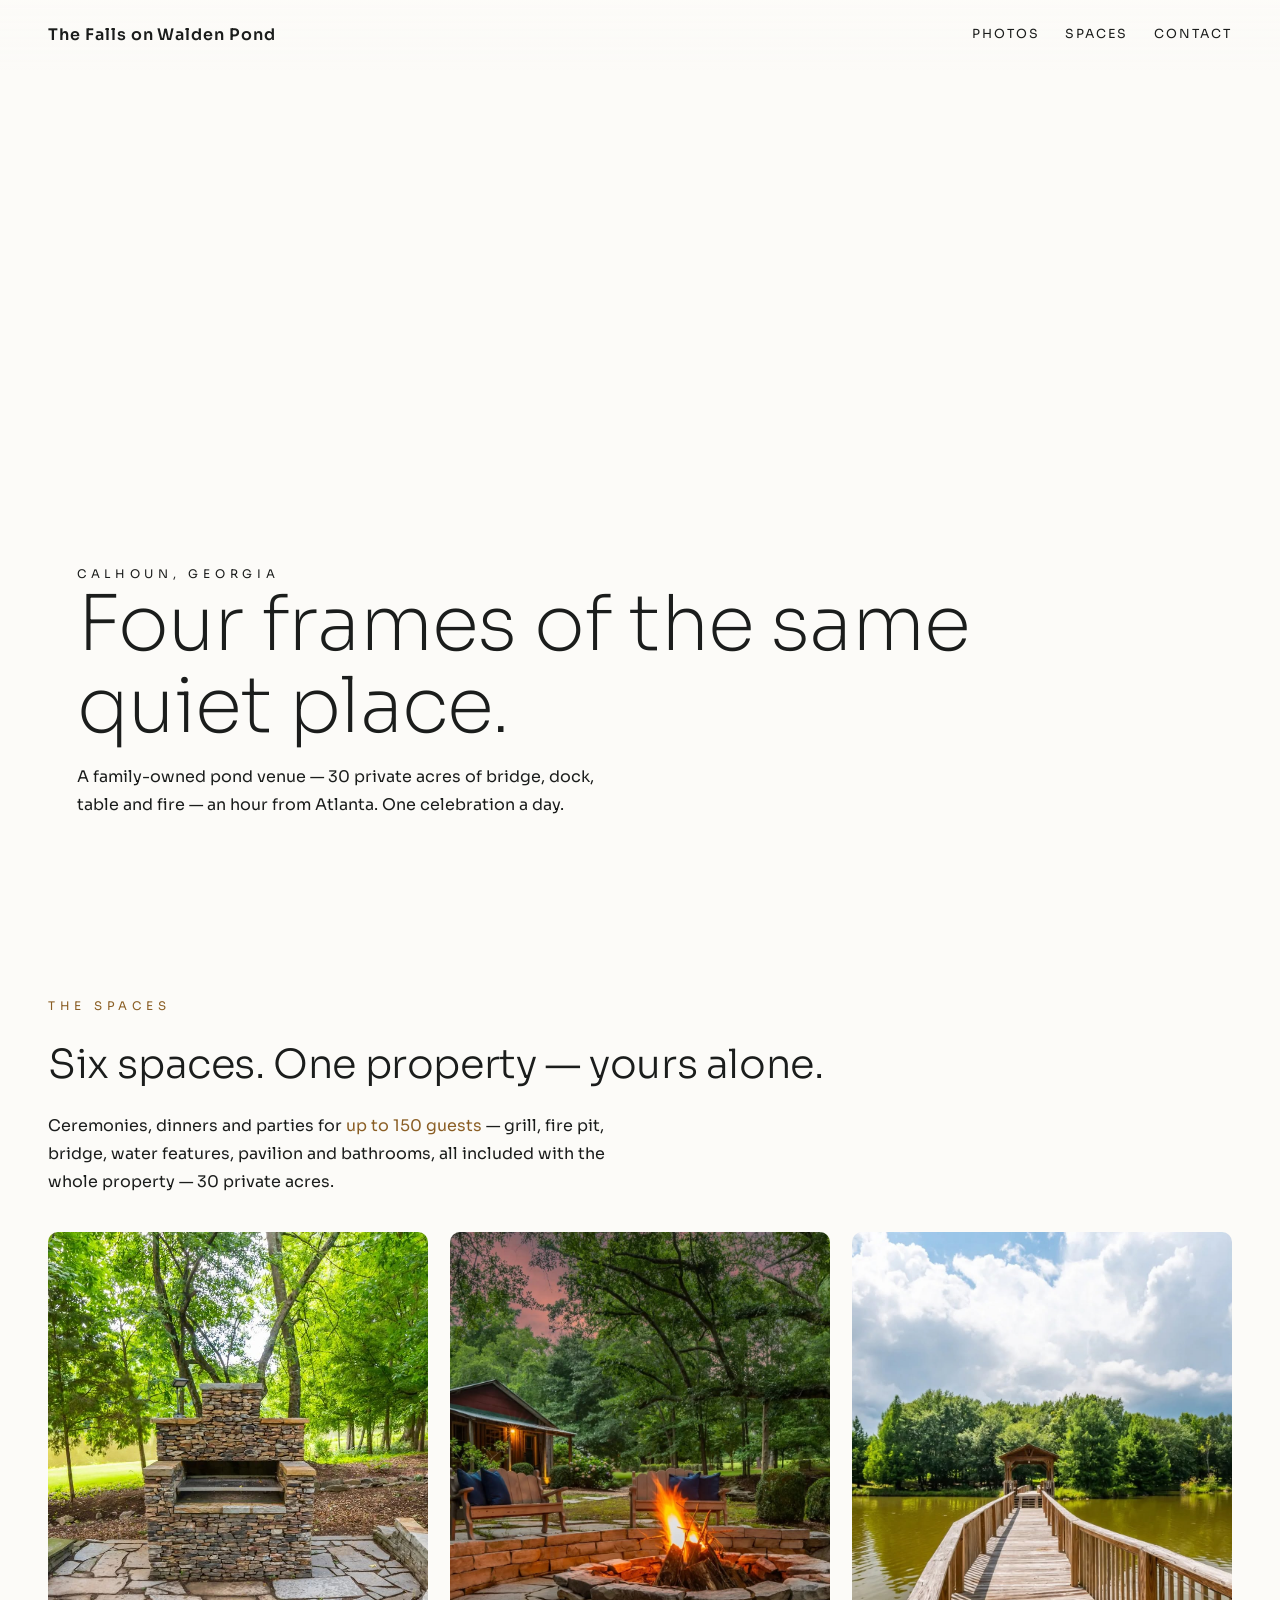
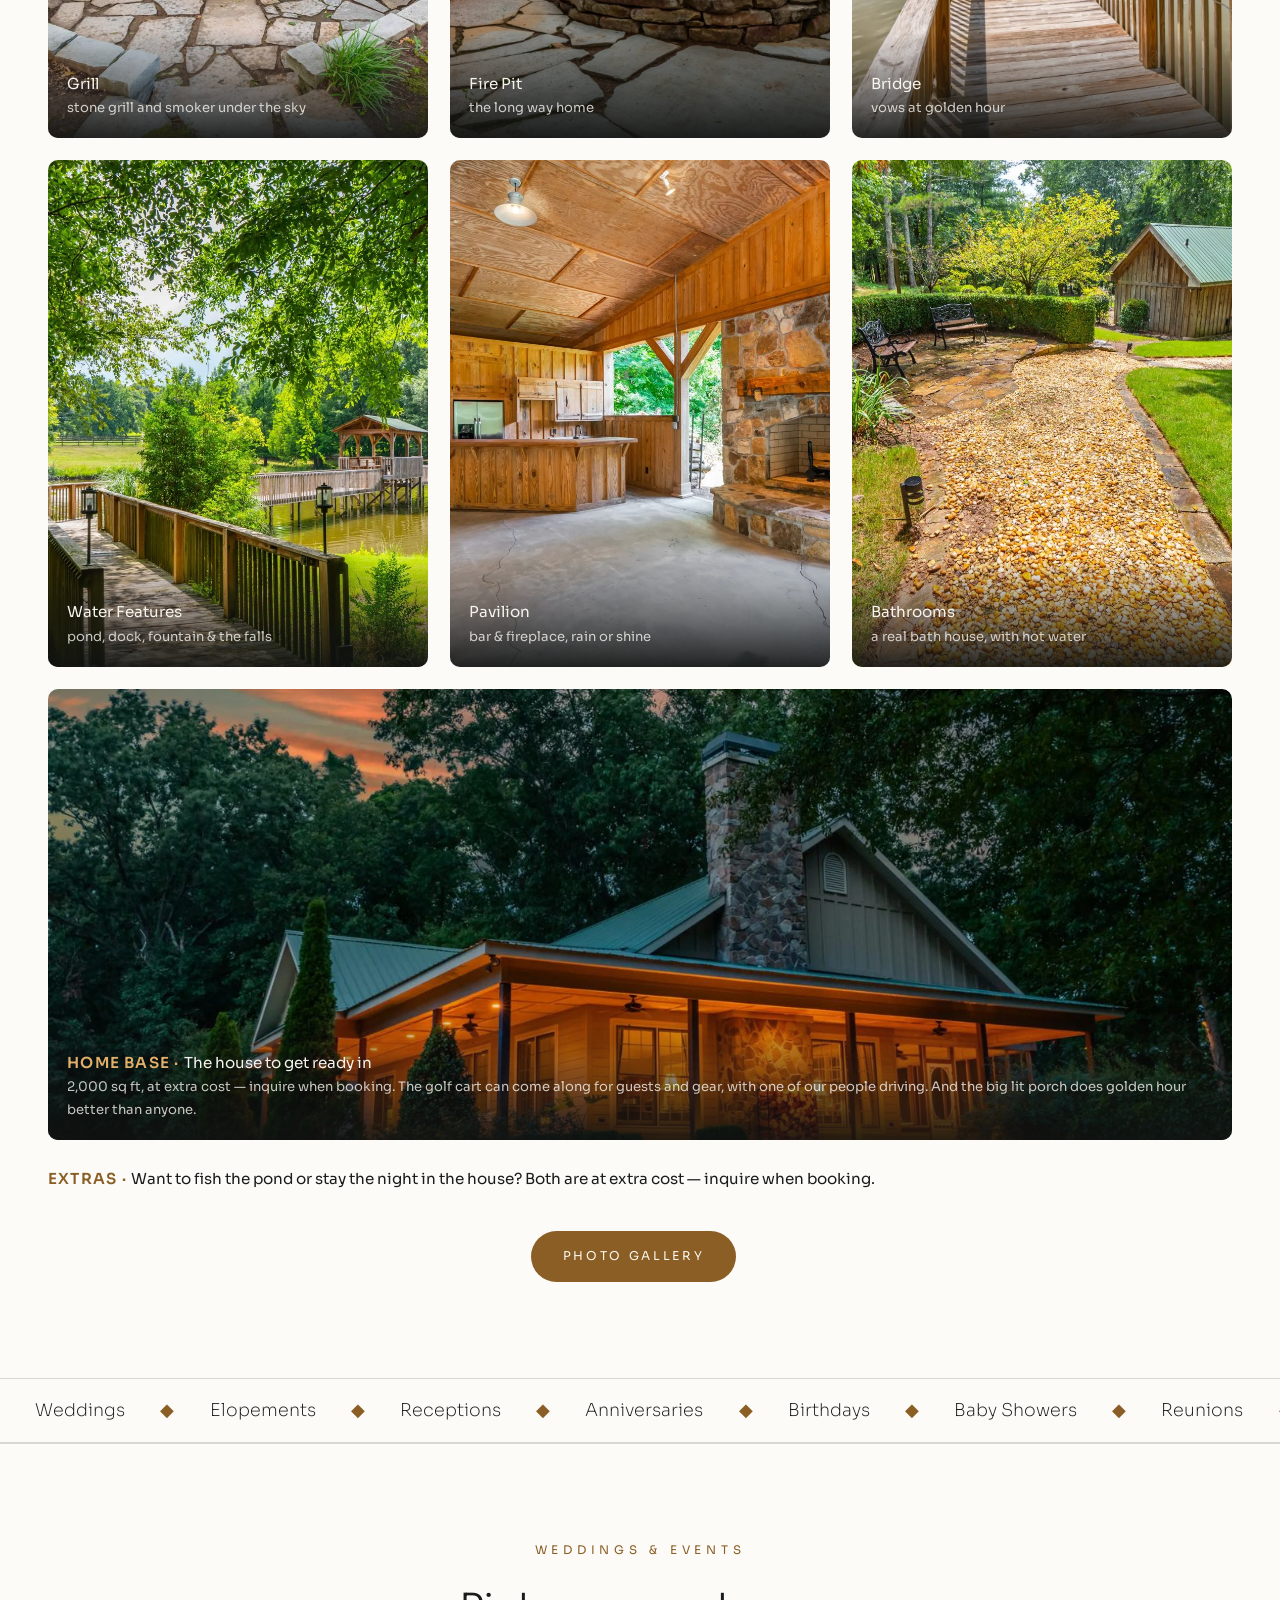
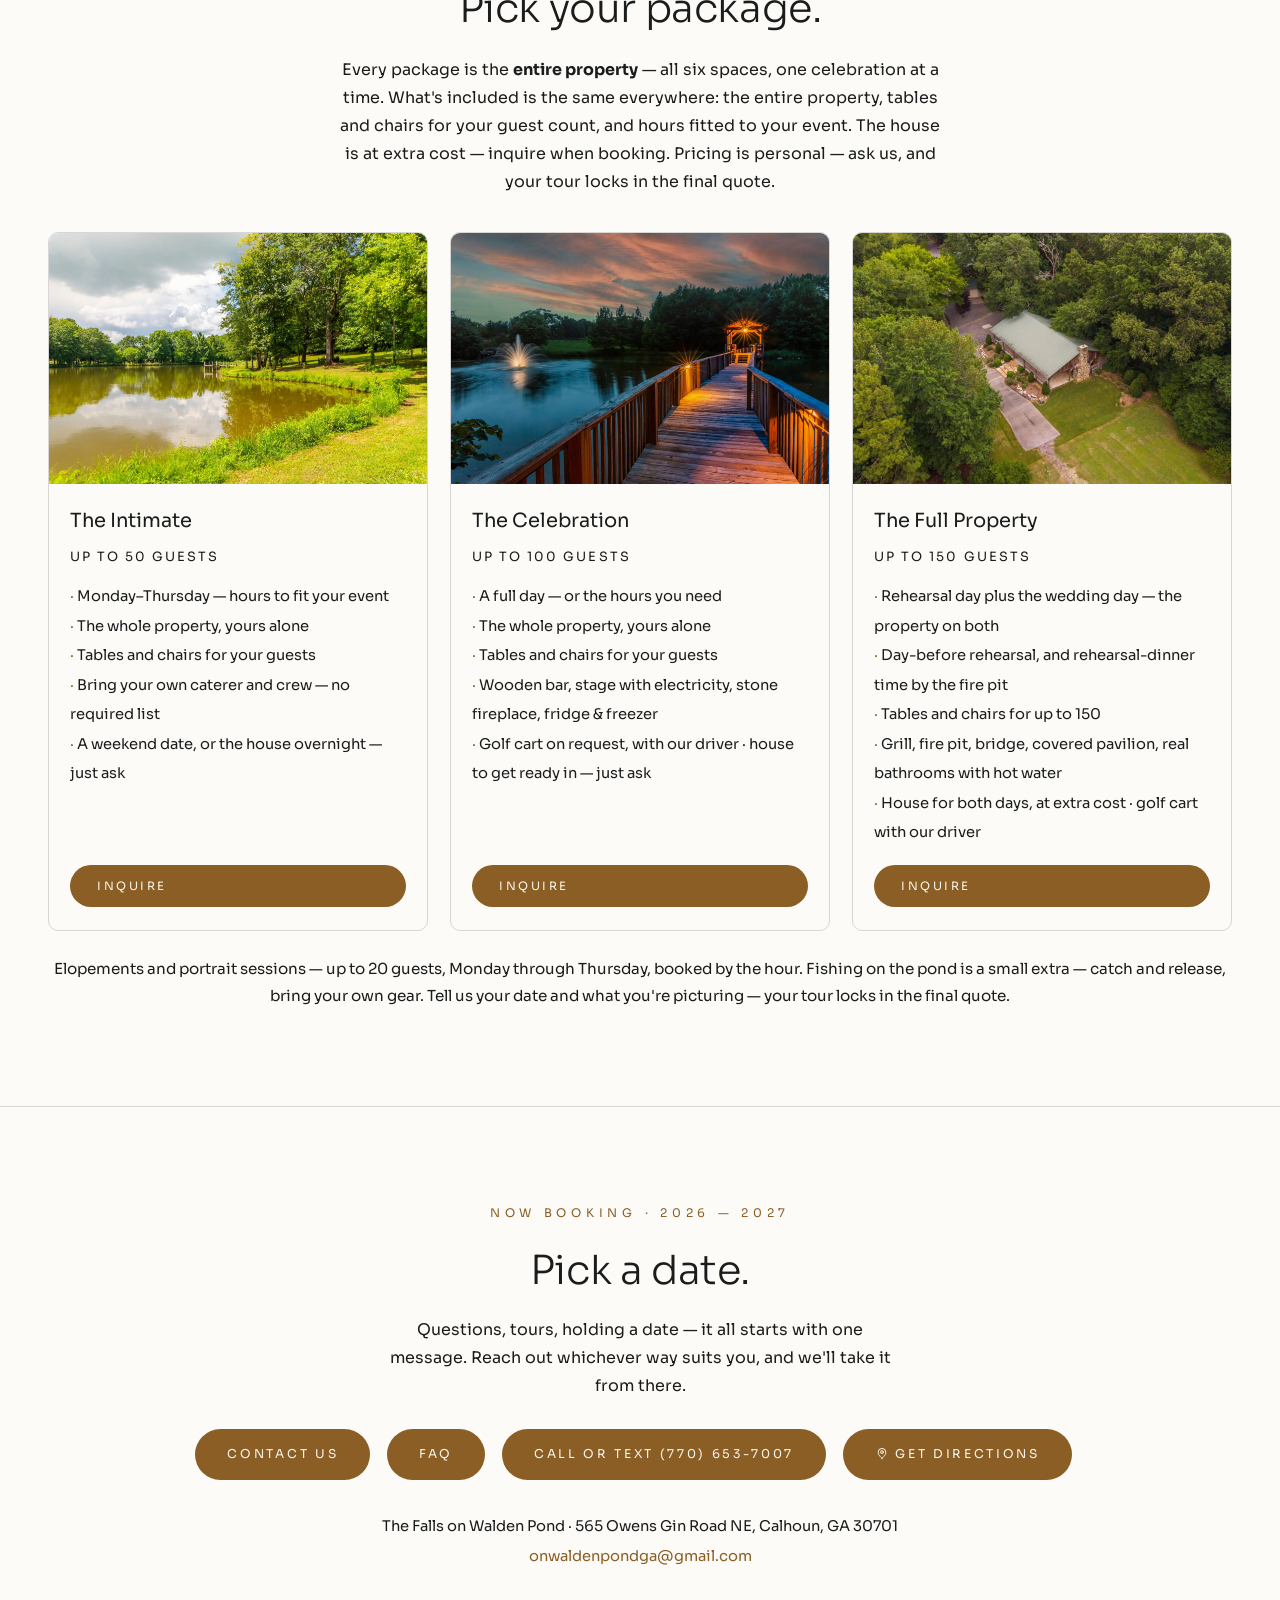
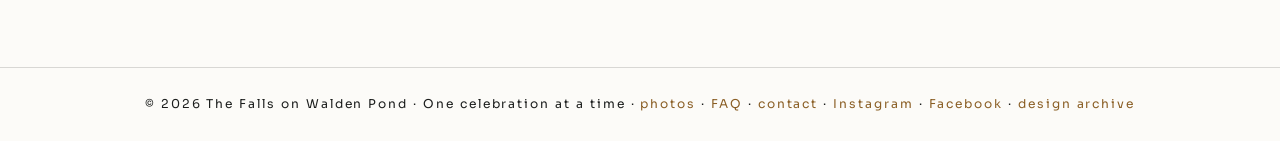
==== commit 9ab91119: "Pricing cards: INQUIRE buttons bottom-aligned (flex card, pill margin-top auto) per William Co-Autho" ====
--- a/index.html
+++ b/index.html
@@ -67,17 +67,17 @@
     .cards .wide img { aspect-ratio: 21/8; }
     @media (max-width: 820px) { .cards .wide img { aspect-ratio: 16/9; } }
     .tiers { display: grid; grid-template-columns: repeat(3, 1fr); gap: 1.4rem; text-align: left; }
-    .tiers .card { border: 1px solid var(--hair); border-radius: 10px; overflow: hidden; background: transparent; }
+    .tiers .card { border: 1px solid var(--hair); border-radius: 10px; overflow: hidden; background: transparent; display: flex; flex-direction: column; }
     .tiers figure { overflow: hidden; }
     .tiers img { width: 100%; aspect-ratio: 3/2; object-fit: cover; transition: transform 0.5s; }
     .tiers .card:hover img { transform: scale(1.05); }
-    .tiers .body { padding: 1.2rem 1.3rem 1.4rem; }
+    .tiers .body { padding: 1.2rem 1.3rem 1.4rem; flex: 1; display: flex; flex-direction: column; }
     .tiers h3 { font-weight: 400; font-size: 1.22rem; margin: 0 0 0.5rem; }
     .tiers .price { color: var(--accent); font-size: 1.12rem; margin: 0 0 0.7rem; }
     .tiers .price small { display: block; color: var(--ink); opacity: 1; font-size: 0.8rem; letter-spacing: 0.16em; text-transform: uppercase; margin-bottom: 0.2rem; }
-    .tiers ul { list-style: none; color: var(--dim); font-size: 0.92rem; line-height: 2; }
+    .tiers ul { list-style: none; color: var(--dim); font-size: 0.92rem; line-height: 2; margin-bottom: 1.1rem; }
     .tiers ul li::before { content: "· "; color: var(--accent); }
-    .tiers .inq { display: inline-block; margin-top: 1.1rem; padding: 0.7rem 1.7rem; font-size: 0.72rem; letter-spacing: 0.22em; text-transform: uppercase; text-decoration: none; border-radius: 999px; background: var(--accent); color: #faf6ec; }
+    .tiers .inq { display: inline-block; margin-top: auto; padding: 0.7rem 1.7rem; font-size: 0.72rem; letter-spacing: 0.22em; text-transform: uppercase; text-decoration: none; border-radius: 999px; background: var(--accent); color: #faf6ec; }
     .tiers .inq:hover { background: #6f4a1a; color: #faf6ec; }
 
 
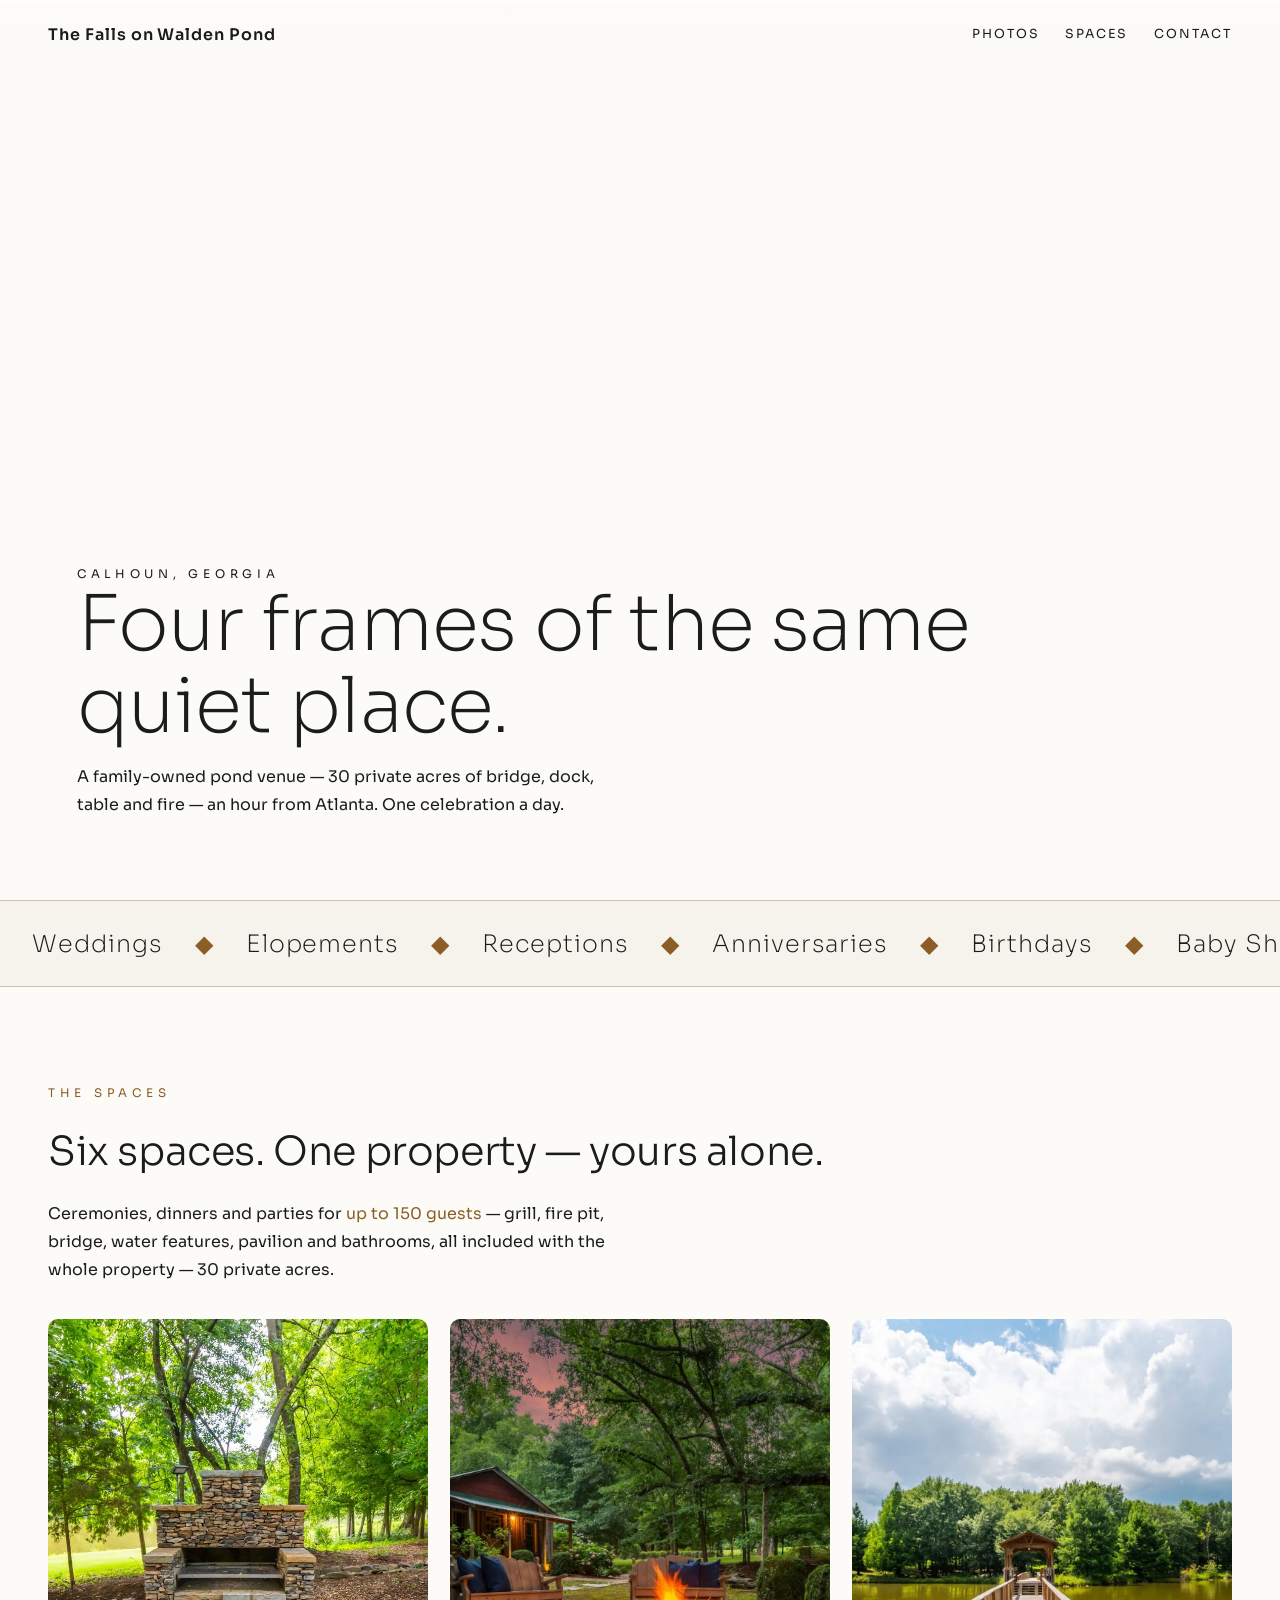
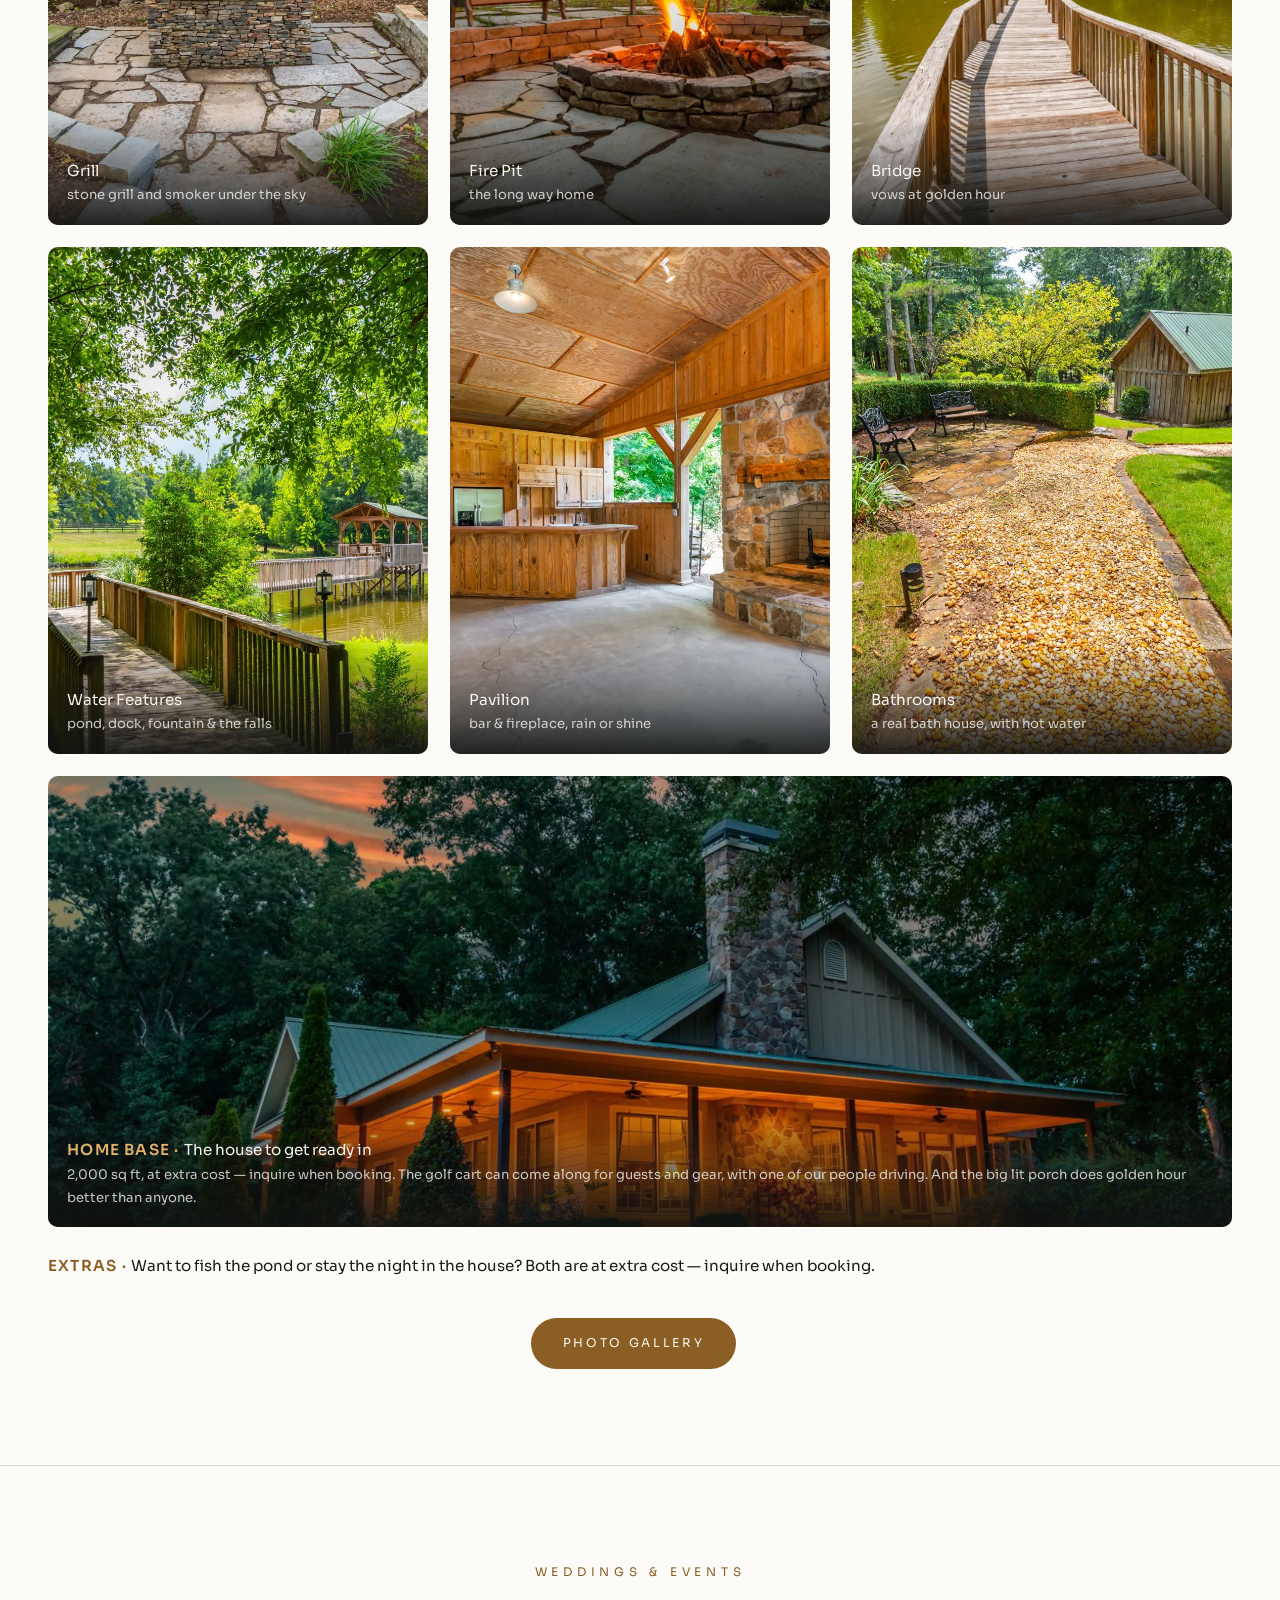
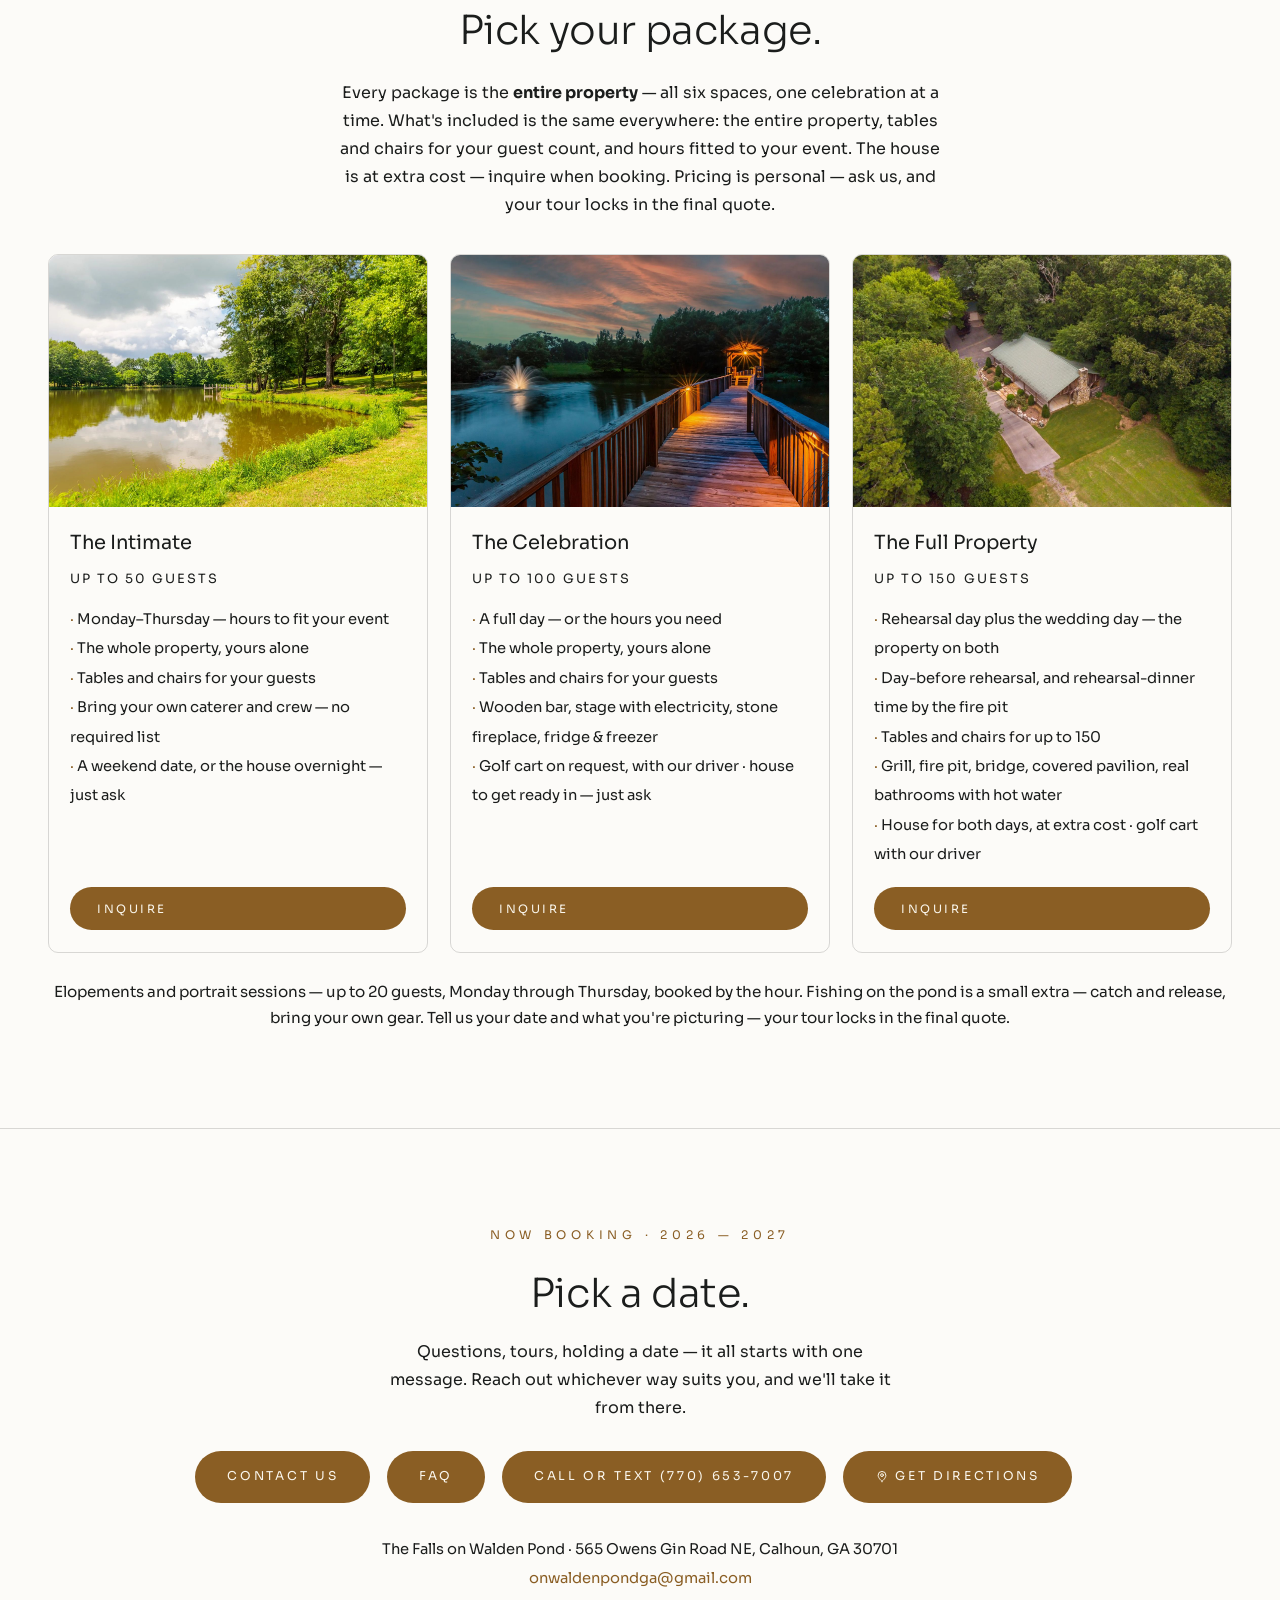
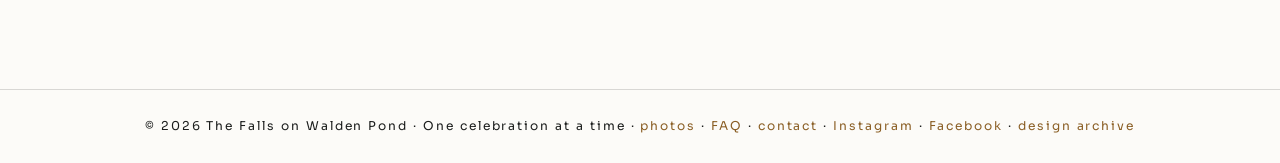
==== commit cedc6dc4: "🎠 scrolling banner moved to top (below hero) + restyled: warm gold band, big thin type, gold diamond" ====
--- a/index.html
+++ b/index.html
@@ -84,10 +84,11 @@
     .more { text-align: center; margin-top: 2.4rem; }
     .more .btn { margin-top: 0; }
 
-    .marq { overflow: hidden; white-space: nowrap; border-block: 1px solid var(--hair); padding: 1rem 0; font-weight: 200; font-size: 1.1rem; color: var(--dim); }
+    .marq { overflow: hidden; white-space: nowrap; border-block: 1px solid rgba(138,94,36,.32); padding: 1.35rem 0; font-weight: 200; font-size: 1.5rem; letter-spacing: .04em; color: var(--ink); background: rgba(138,94,36,.055); }
     .marq div { display: inline-block; animation: slide 28s linear infinite; }
-    .marq span { margin: 0 2.2rem; }
+    .marq span { margin: 0 2rem; }
     .marq b { color: var(--accent); font-weight: 400; }
+    @media (max-width: 820px) { .marq { font-size: 1.02rem; padding: 0.95rem 0; } }
     @keyframes slide { from { transform: translateX(0); } to { transform: translateX(-50%); } }
 
     .book { text-align: center; }
@@ -123,6 +124,11 @@
     </div>
   </div>
 
+  <div class="marq"><div>
+    <span>Weddings</span><b>◆</b><span>Elopements</span><b>◆</b><span>Receptions</span><b>◆</b><span>Anniversaries</span><b>◆</b><span>Birthdays</span><b>◆</b><span>Baby Showers</span><b>◆</b><span>Reunions</span><b>◆</b>
+    <span>Weddings</span><b>◆</b><span>Elopements</span><b>◆</b><span>Receptions</span><b>◆</b><span>Anniversaries</span><b>◆</b><span>Birthdays</span><b>◆</b><span>Baby Showers</span><b>◆</b><span>Reunions</span><b>◆</b>
+  </div></div>
+
   <section id="spaces">
     <p class="lbl">The Spaces</p>
     <h2>Six spaces. One property — yours alone.</h2>
@@ -139,11 +145,6 @@
     <p style="color:var(--dim);margin:1.6rem 0 0;font-size:0.95rem"><b style="color:var(--accent);font-weight:600;letter-spacing:0.08em">EXTRAS&nbsp;·&nbsp;</b>Want to fish the pond or stay the night in the house? Both are at extra cost — inquire when booking.</p>
     <div class="more"><a class="btn btn-solid" href="photos.html">Photo Gallery</a></div>
   </section>
-
-  <div class="marq"><div>
-    <span>Weddings</span><b>◆</b><span>Elopements</span><b>◆</b><span>Receptions</span><b>◆</b><span>Anniversaries</span><b>◆</b><span>Birthdays</span><b>◆</b><span>Baby Showers</span><b>◆</b><span>Reunions</span><b>◆</b>
-    <span>Weddings</span><b>◆</b><span>Elopements</span><b>◆</b><span>Receptions</span><b>◆</b><span>Anniversaries</span><b>◆</b><span>Birthdays</span><b>◆</b><span>Baby Showers</span><b>◆</b><span>Reunions</span><b>◆</b>
-  </div></div>
 
   <section class="book rowline" id="pricing">
     <p class="lbl">Weddings &amp; Events</p>
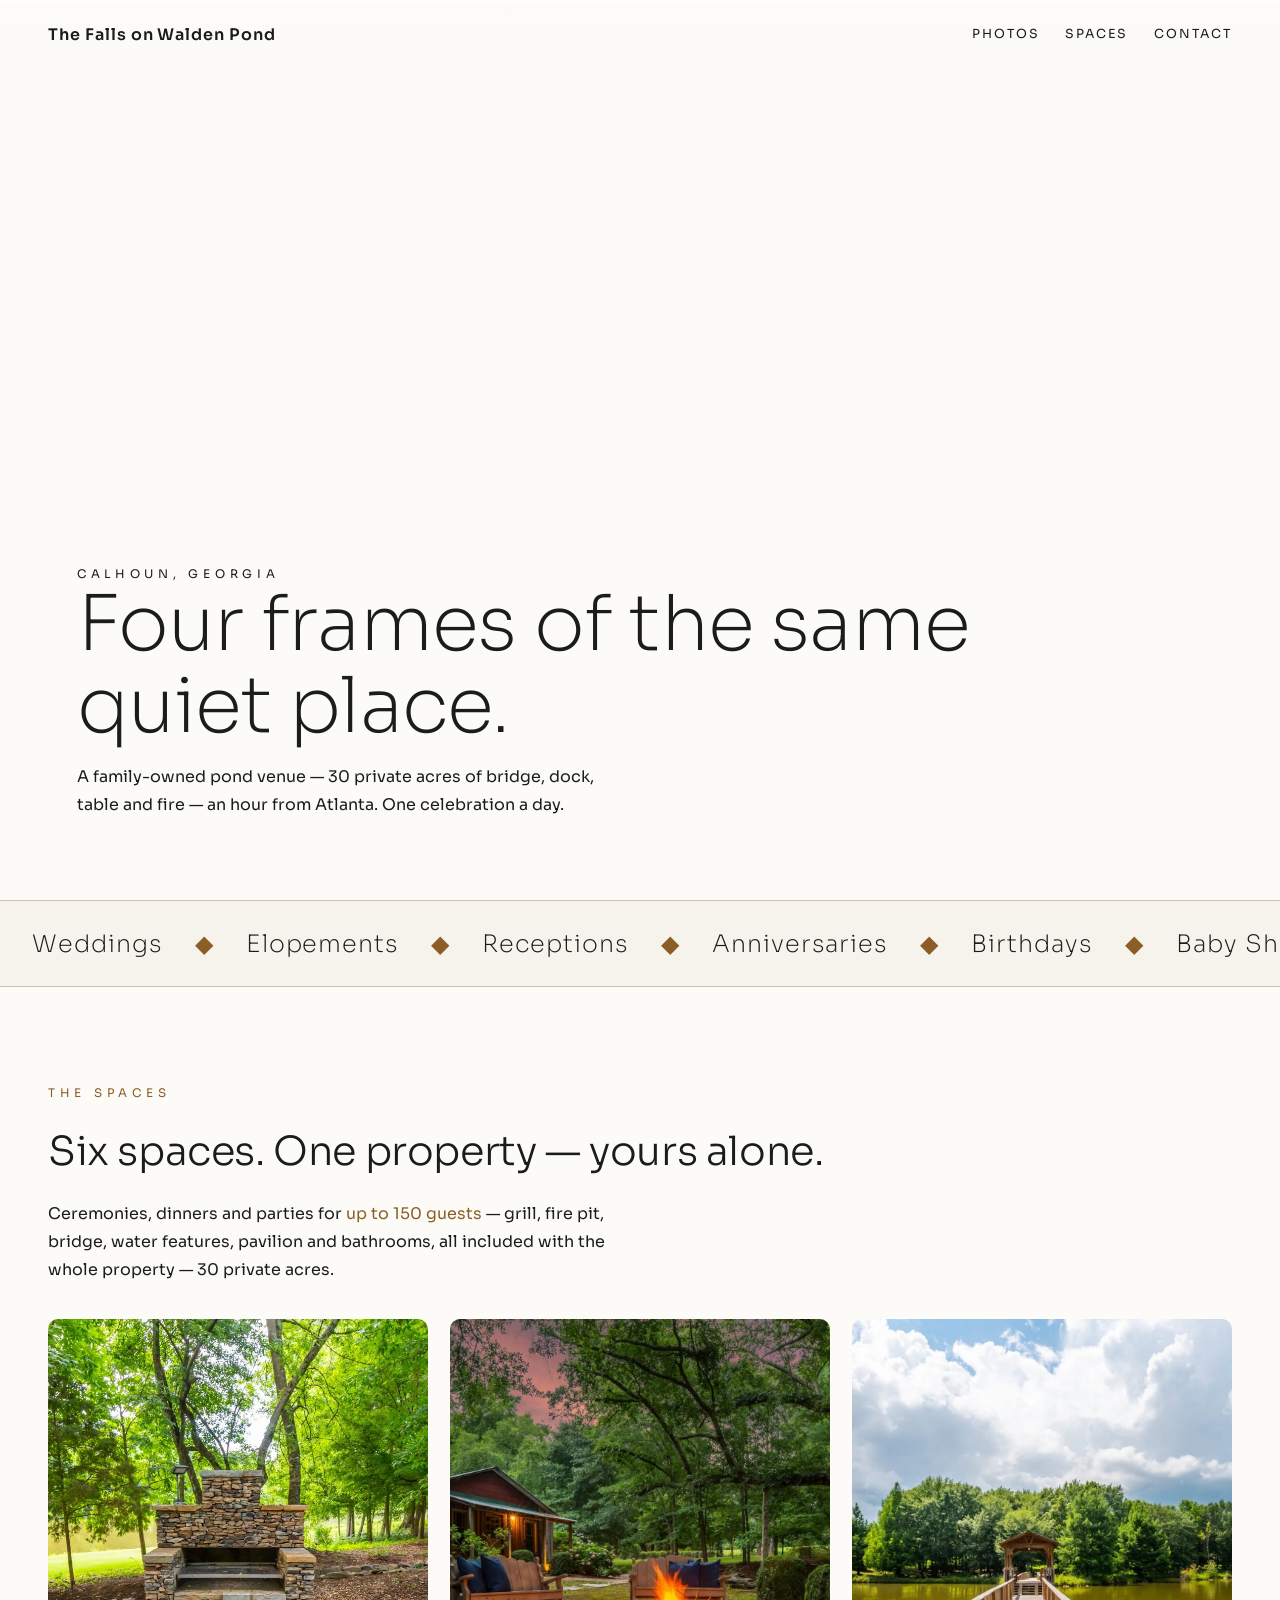
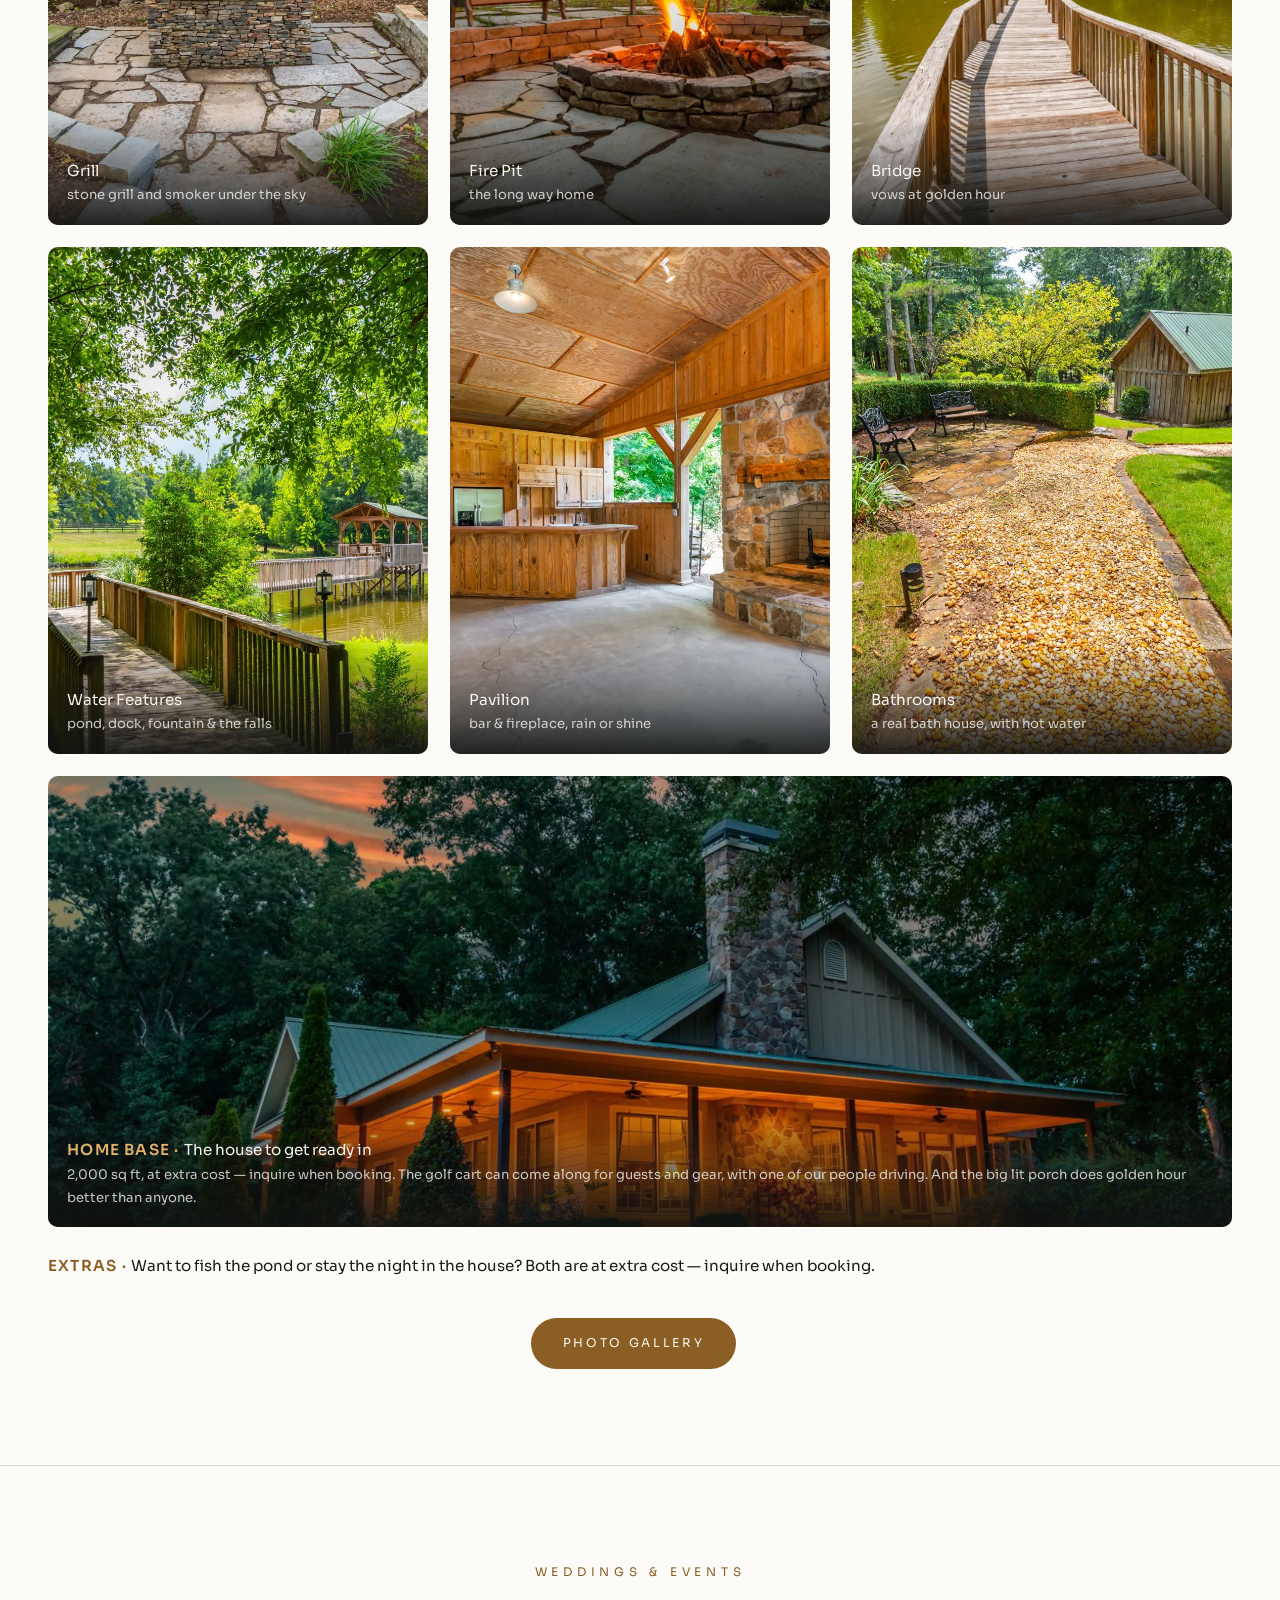
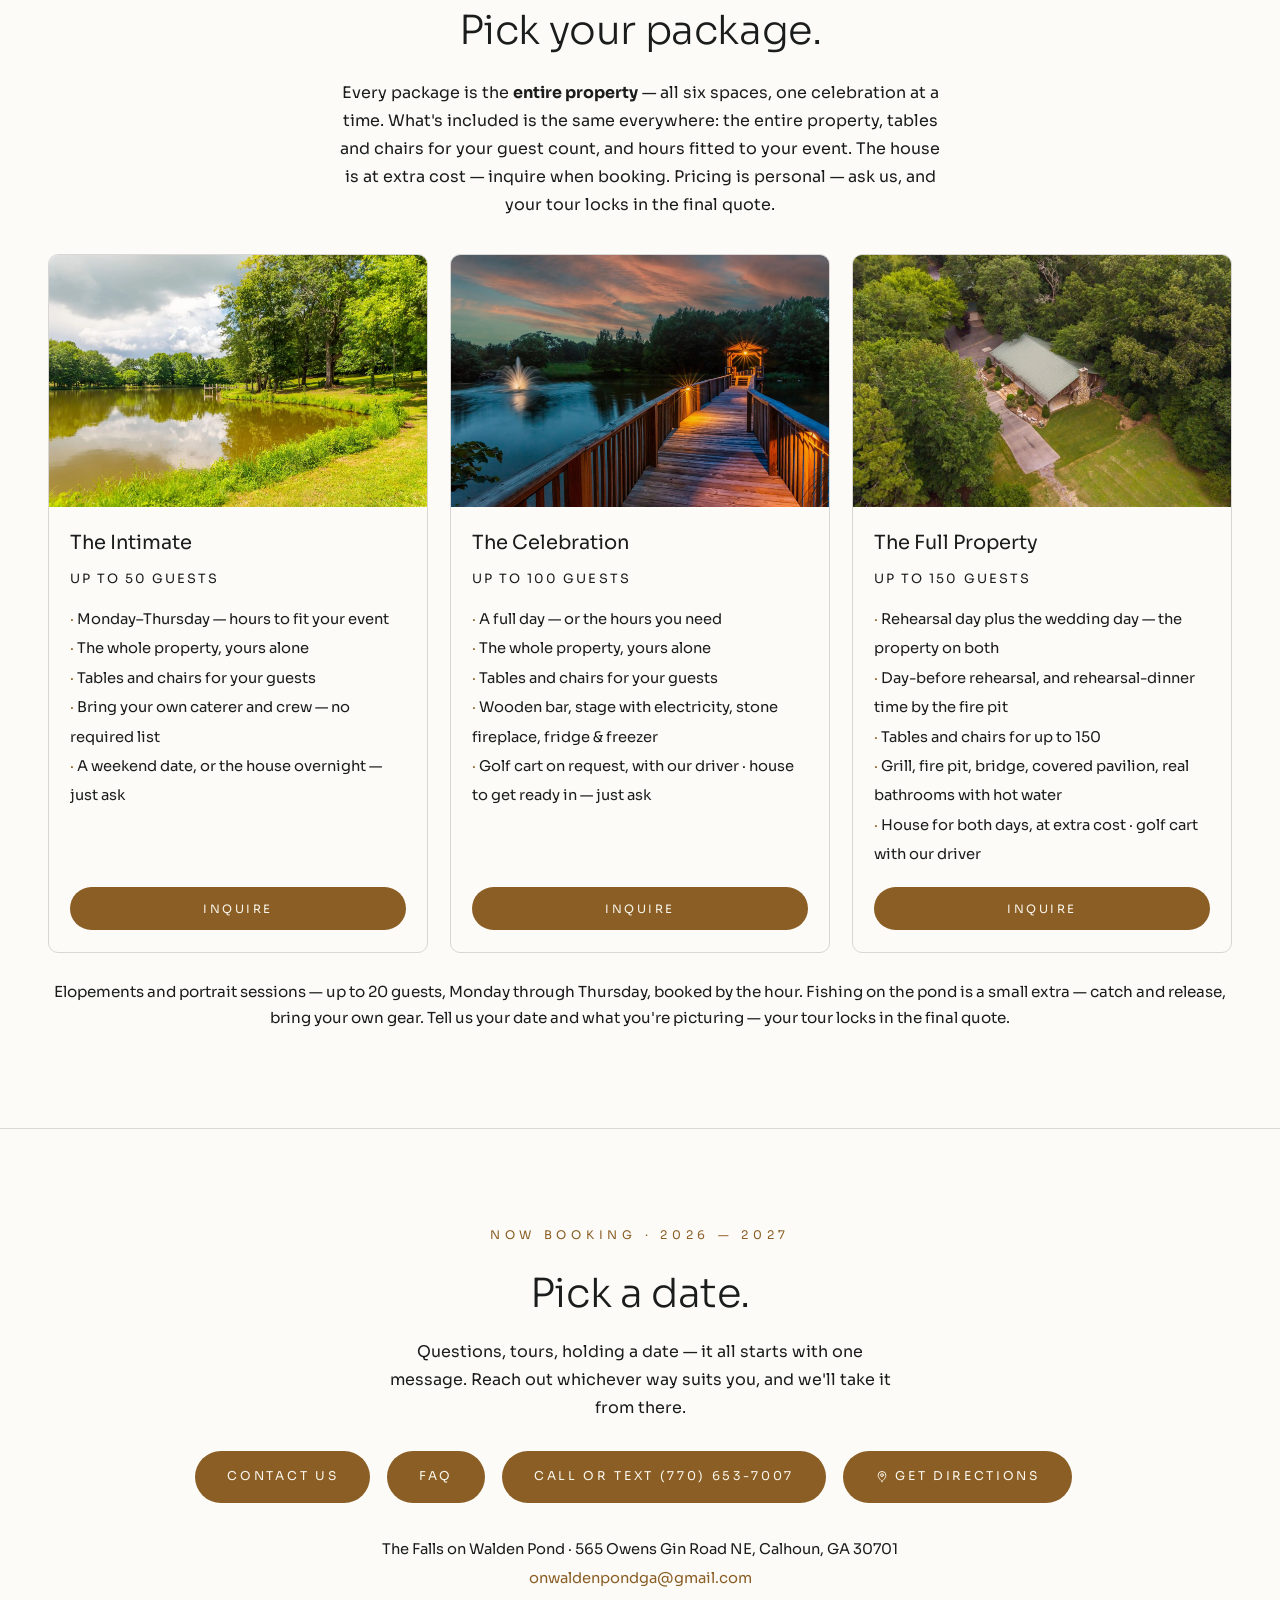
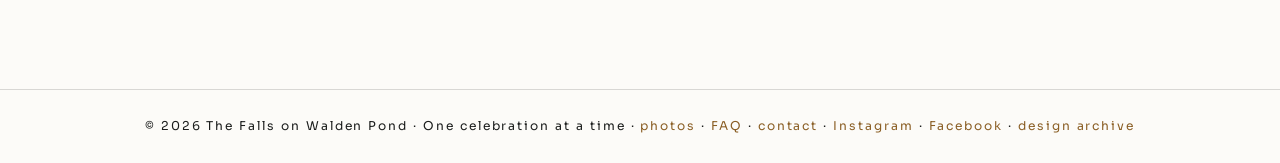
==== commit f470b8b5: "📏 INQUIRE label centered in the full-width CTA bars (William: 'center the inquire') Co-Authored-By: " ====
--- a/index.html
+++ b/index.html
@@ -77,7 +77,7 @@
     .tiers .price small { display: block; color: var(--ink); opacity: 1; font-size: 0.8rem; letter-spacing: 0.16em; text-transform: uppercase; margin-bottom: 0.2rem; }
     .tiers ul { list-style: none; color: var(--dim); font-size: 0.92rem; line-height: 2; margin-bottom: 1.1rem; }
     .tiers ul li::before { content: "· "; color: var(--accent); }
-    .tiers .inq { display: inline-block; margin-top: auto; padding: 0.7rem 1.7rem; font-size: 0.72rem; letter-spacing: 0.22em; text-transform: uppercase; text-decoration: none; border-radius: 999px; background: var(--accent); color: #faf6ec; }
+    .tiers .inq { display: inline-block; text-align: center; margin-top: auto; padding: 0.7rem 1.7rem; font-size: 0.72rem; letter-spacing: 0.22em; text-transform: uppercase; text-decoration: none; border-radius: 999px; background: var(--accent); color: #faf6ec; }
     .tiers .inq:hover { background: #6f4a1a; color: #faf6ec; }
 
 
